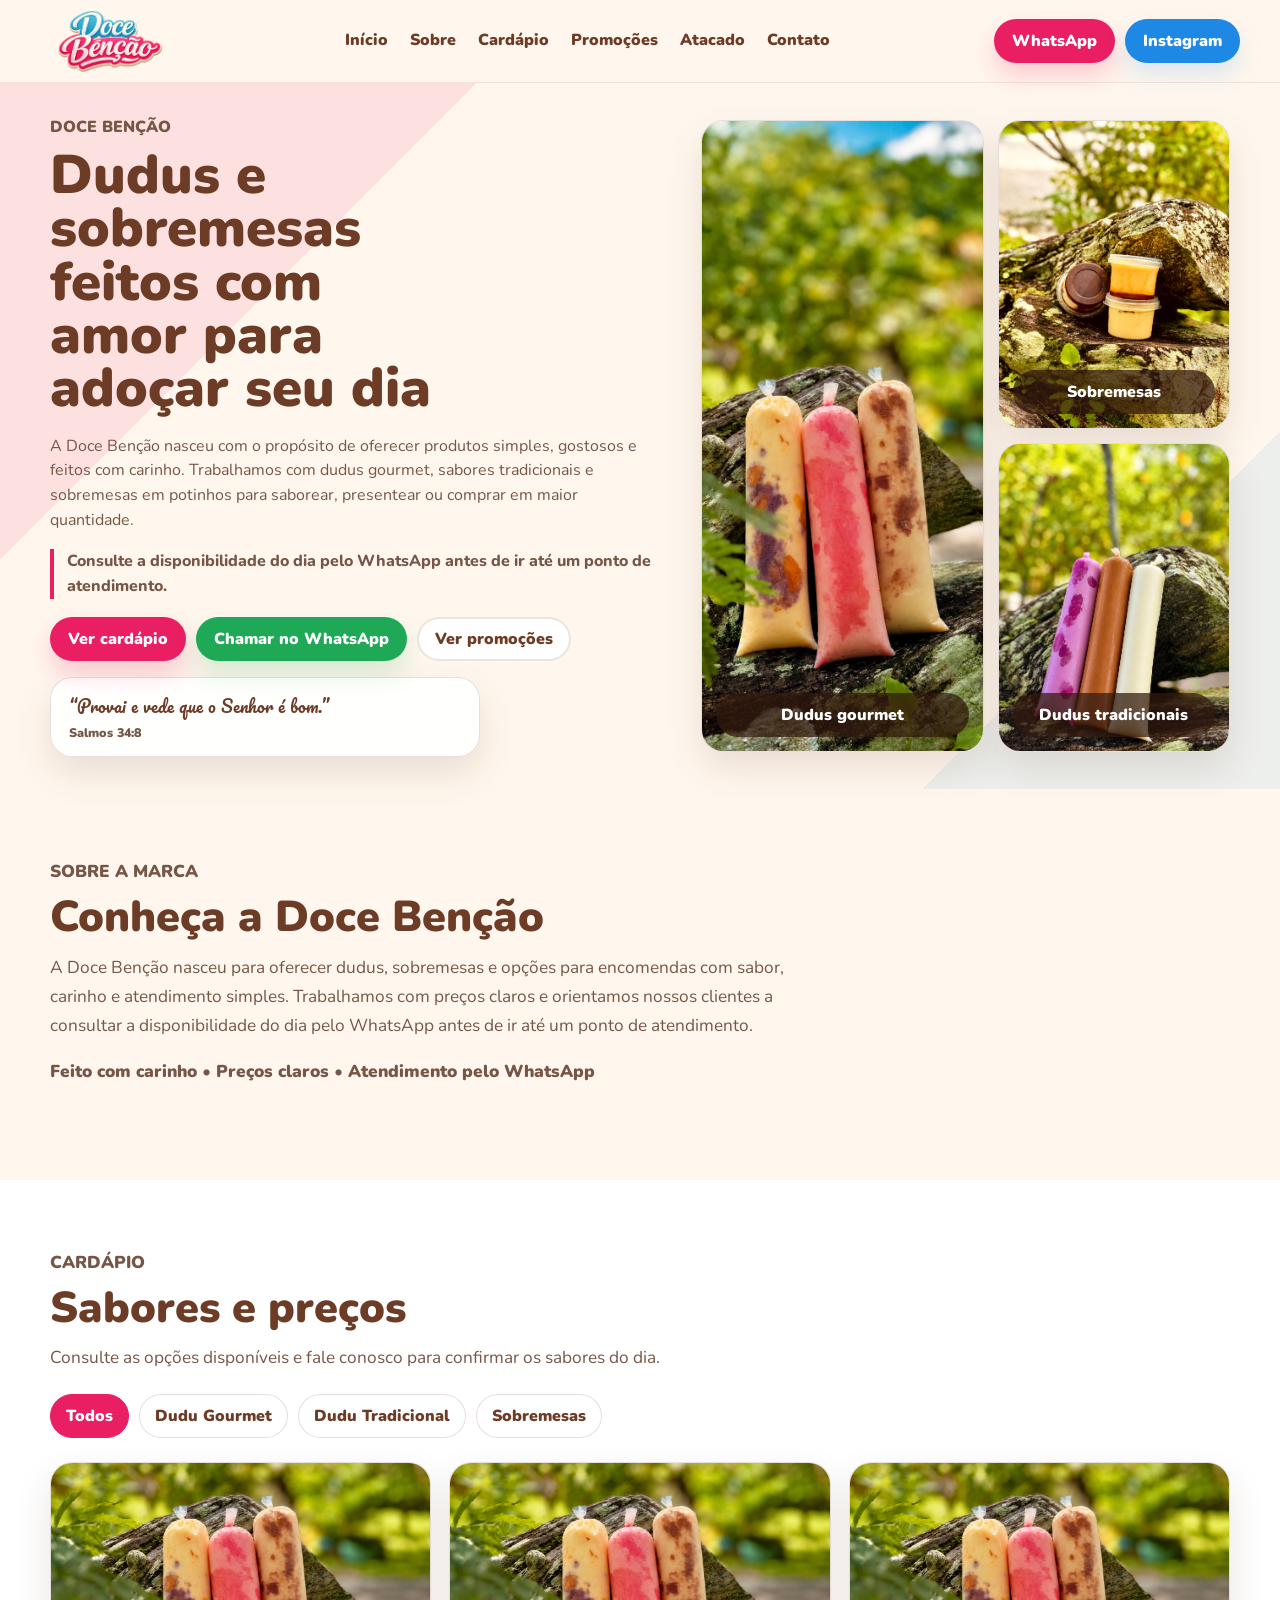
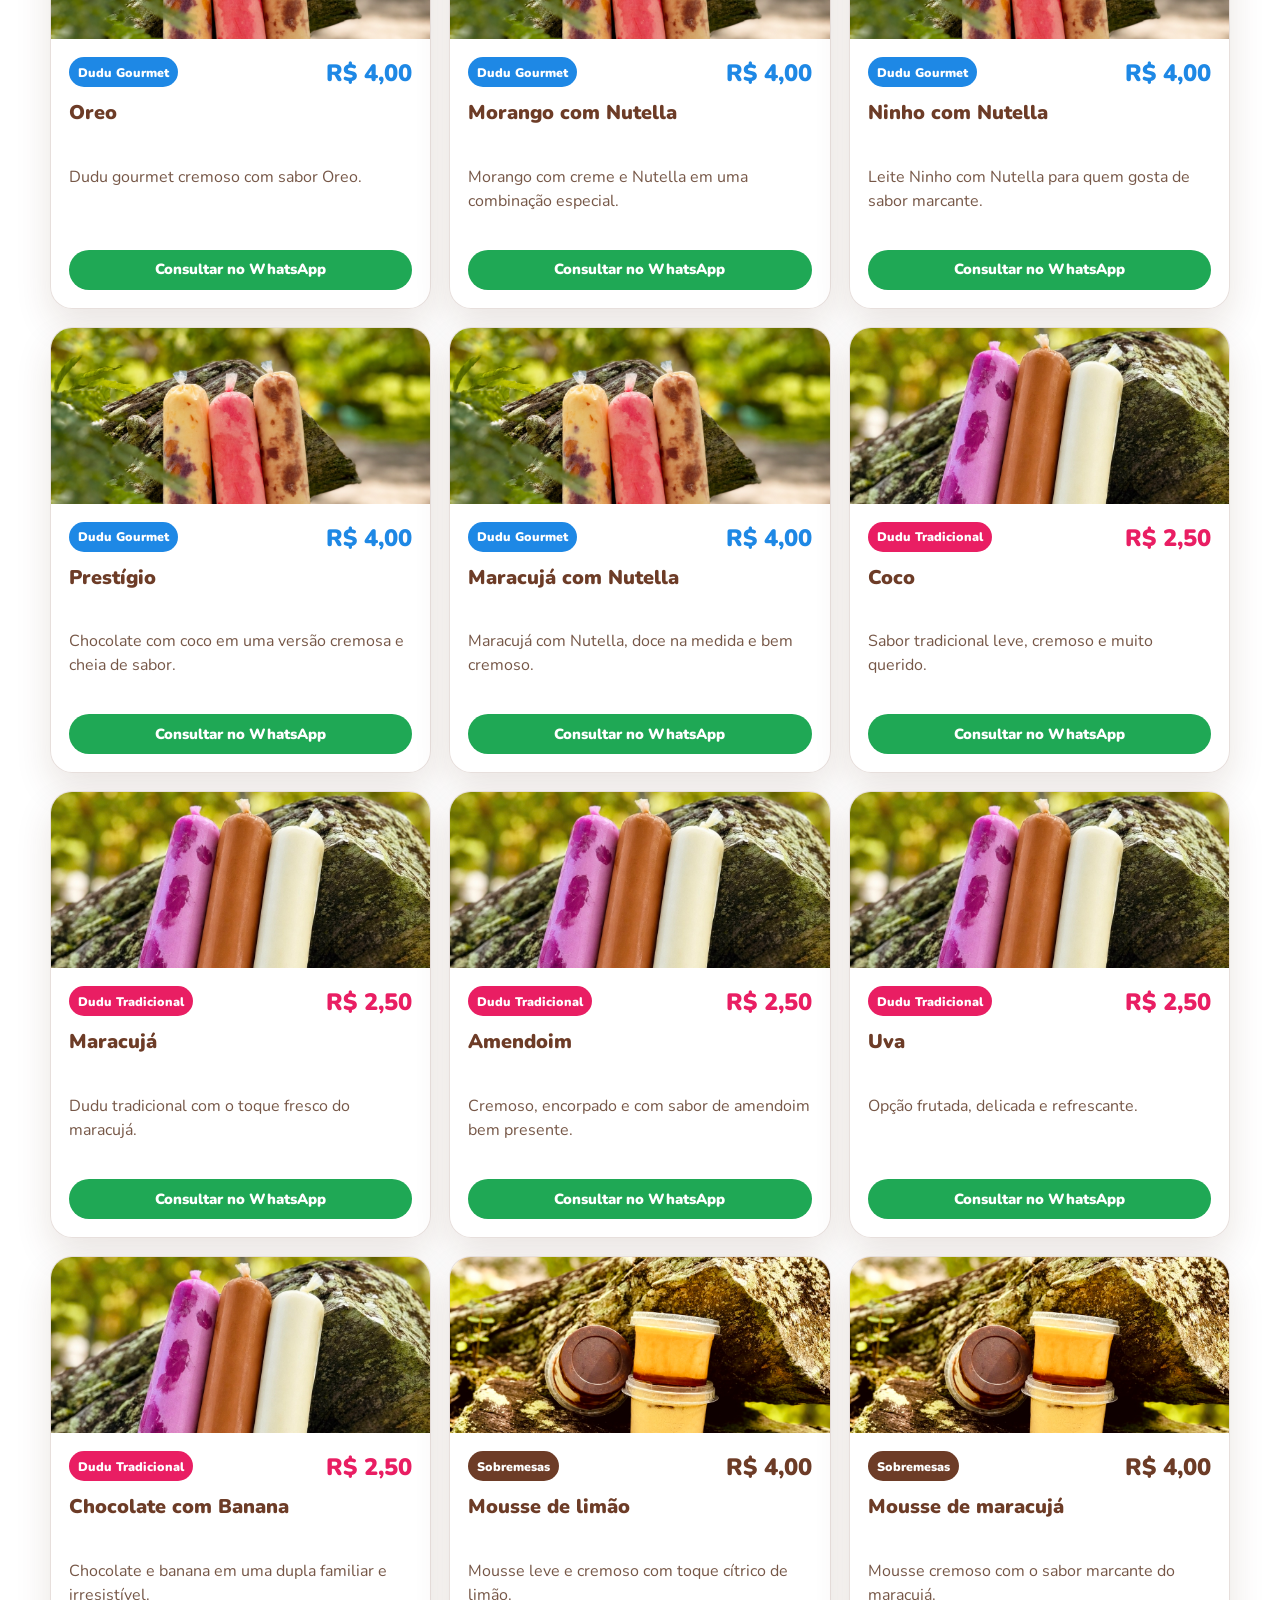
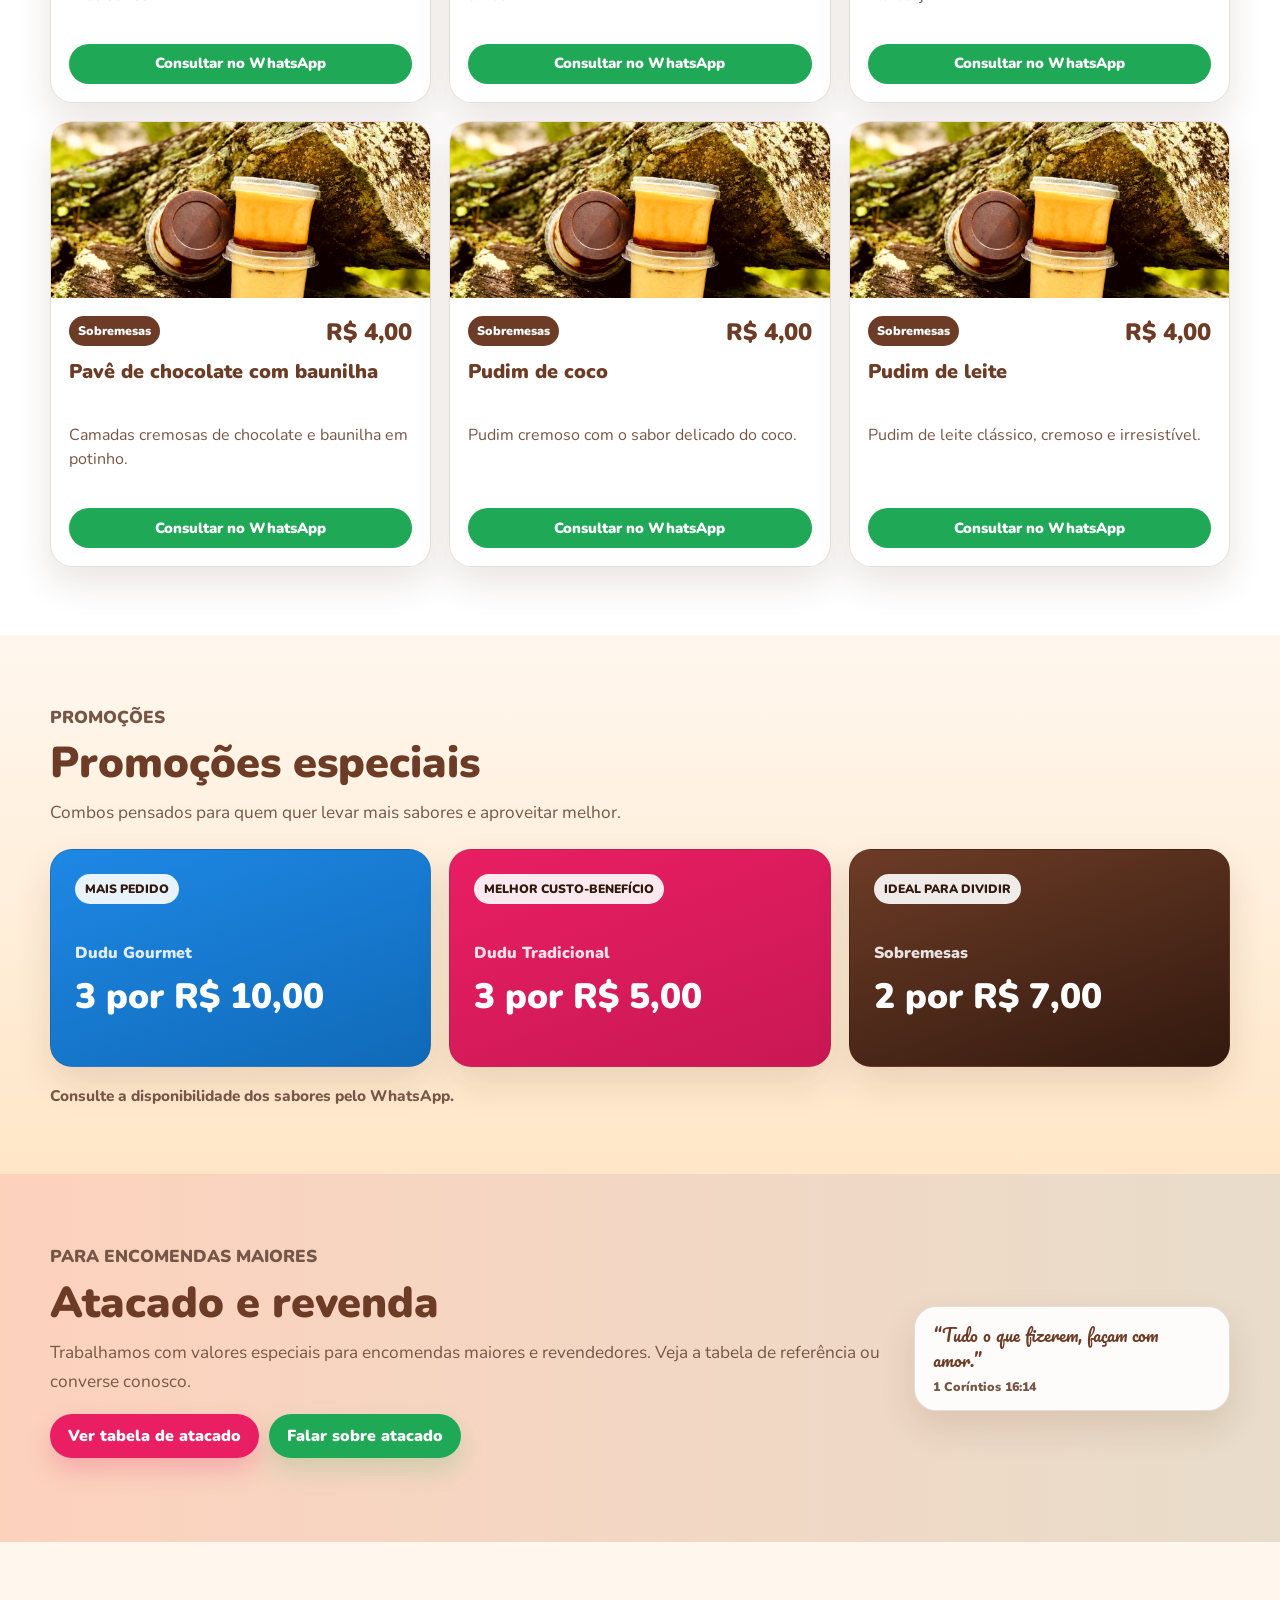
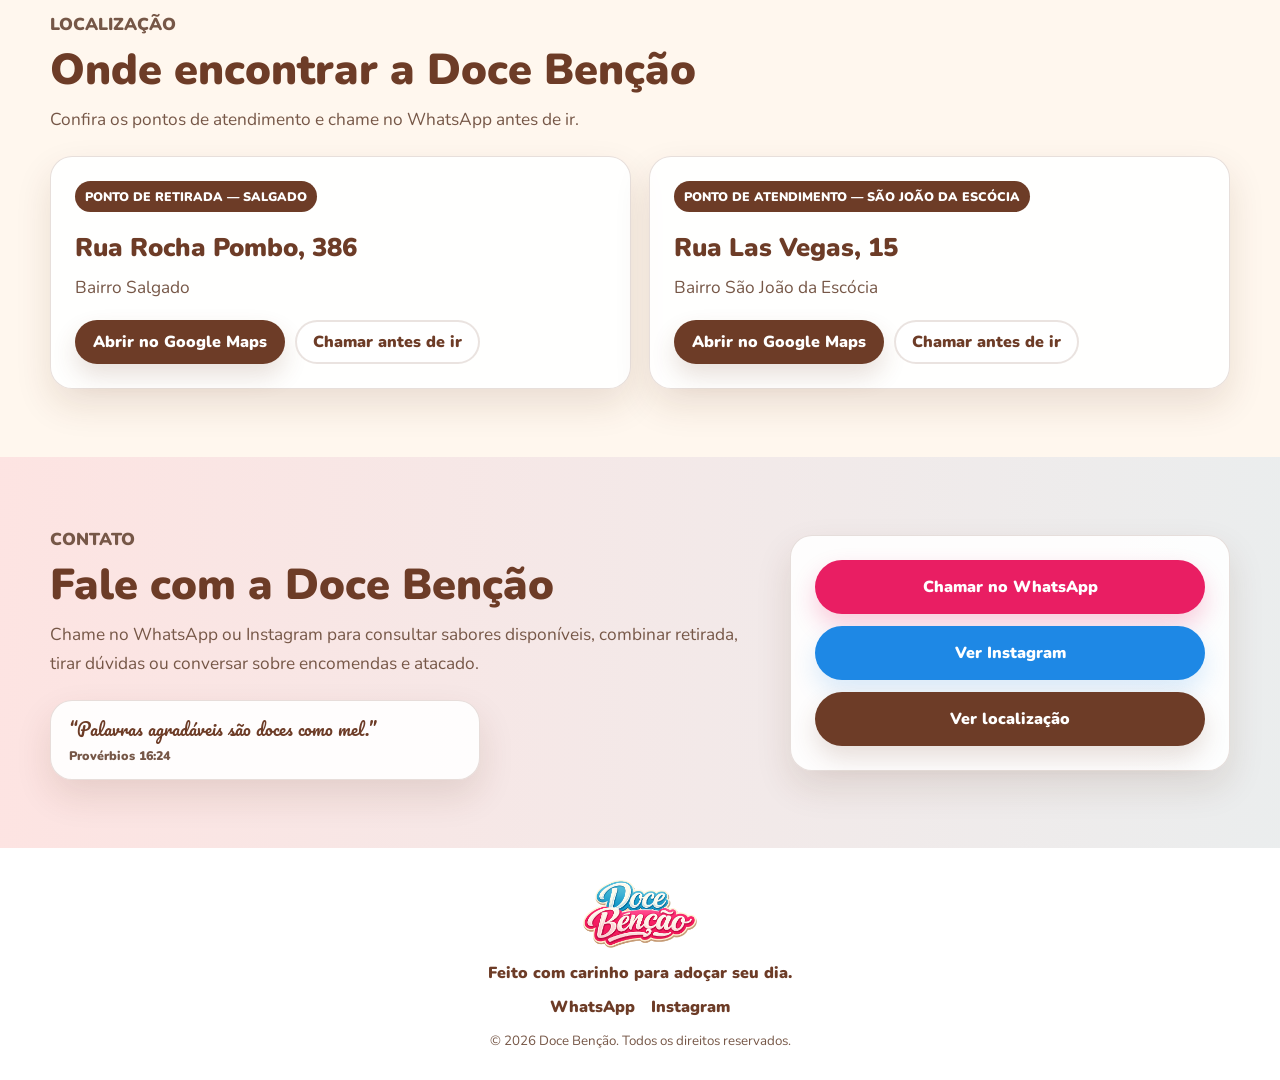
==== index.html @ 354166f1 "Add files via upload" ====
<!doctype html>
<html lang="pt-BR">
  <head>
    <meta charset="utf-8">
    <meta name="viewport" content="width=device-width, initial-scale=1">
    <title>Doce Benção | Dudus, Sobremesas e Atacado</title>
    <meta
      name="description"
      content="Conheça a Doce Benção: dudus gourmet, sabores tradicionais, sobremesas em potinhos, promoções e valores para atacado e revenda."
    >
    <meta property="og:title" content="Doce Benção | Dudus e Sobremesas">
    <meta
      property="og:description"
      content="Cardápio online da Doce Benção com sabores, preços, promoções, contato e valores para atacado."
    >
    <meta property="og:type" content="website">
    <meta property="og:image" content="assets/logo-doce-bencao-header.png">
    <meta name="theme-color" content="#e91e63">
    <link rel="icon" href="assets/logo-doce-bencao-header.png" type="image/png">
    <link rel="preconnect" href="https://fonts.googleapis.com">
    <link rel="preconnect" href="https://fonts.gstatic.com" crossorigin>
    <link
      href="https://fonts.googleapis.com/css2?family=Nunito:wght@400;600;700;800;900&family=Pacifico&display=swap"
      rel="stylesheet"
    >
    <link rel="stylesheet" href="css/styles.css">
  </head>
  <body>
    <header class="site-header">
      <div class="header-inner">
        <a class="brand" href="#inicio" aria-label="Doce Benção - início">
          <img src="assets/logo-doce-bencao-header.png" alt="Doce Benção">
        </a>
        <nav class="site-nav" aria-label="Navegação principal">
          <a href="#inicio">Início</a>
          <a href="#sobre">Sobre</a>
          <a href="#cardapio">Cardápio</a>
          <a href="#promocoes">Promoções</a>
          <a href="#atacado">Atacado</a>
          <a href="#contato">Contato</a>
        </nav>
        <div class="header-actions">
          <a class="mini-action whatsapp" href="#" data-contact-link="whatsapp">WhatsApp</a>
          <a class="mini-action instagram" href="#" data-contact-link="instagram">Instagram</a>
        </div>
        <button
          class="mobile-menu-toggle"
          type="button"
          aria-label="Abrir menu"
          aria-controls="mobileMenu"
          aria-expanded="false"
          data-mobile-menu-toggle
        >
          <span aria-hidden="true">⋯</span>
        </button>
        <nav class="mobile-menu" id="mobileMenu" aria-label="Menu mobile" hidden data-mobile-menu>
          <a href="#inicio">Início</a>
          <a href="#sobre">Sobre</a>
          <a href="#cardapio">Cardápio</a>
          <a href="#promocoes">Promoções</a>
          <a href="atacado.html">Atacado</a>
          <a href="#contato">Contato</a>
          <a href="#" data-contact-link="whatsapp">WhatsApp</a>
          <a href="#" data-contact-link="instagram">Instagram</a>
        </nav>
      </div>
    </header>

    <main>
      <section class="hero" id="inicio">
        <div class="section-inner hero-inner">
          <div class="hero-copy">
            <p class="eyebrow">Doce Benção</p>
            <h1>Dudus e sobremesas feitos com amor para adoçar seu dia</h1>
            <p>
              A Doce Benção nasceu com o propósito de oferecer produtos simples,
              gostosos e feitos com carinho. Trabalhamos com dudus gourmet,
              sabores tradicionais e sobremesas em potinhos para saborear,
              presentear ou comprar em maior quantidade.
            </p>
            <p class="availability-note">
              Consulte a disponibilidade do dia pelo WhatsApp antes de ir até um
              ponto de atendimento.
            </p>
            <div class="hero-actions" aria-label="Ações principais">
              <a class="button primary" href="#cardapio">Ver cardápio</a>
              <a class="button whatsapp" href="#" data-contact-link="whatsapp">Chamar no WhatsApp</a>
              <a class="button secondary" href="#promocoes">Ver promoções</a>
            </div>
            <blockquote class="faith-line">
              <p>“Provai e vede que o Senhor é bom.”</p>
              <cite>Salmos 34:8</cite>
            </blockquote>
          </div>

          <div class="hero-gallery" aria-label="Fotos reais dos produtos">
            <figure class="hero-photo featured">
              <img src="assets/produto-dudu-gourmet-real.png" alt="Dudus gourmet da Doce Benção">
              <figcaption>Dudus gourmet</figcaption>
            </figure>
            <figure class="hero-photo">
              <img src="assets/produto-sobremesas-reais.png" alt="Sobremesas em potinhos da Doce Benção">
              <figcaption>Sobremesas</figcaption>
            </figure>
            <figure class="hero-photo">
              <img src="assets/produto-dudu-tradicional-real.png" alt="Dudus tradicionais da Doce Benção">
              <figcaption>Dudus tradicionais</figcaption>
            </figure>
          </div>
        </div>
      </section>

      <section class="section about-section" id="sobre">
        <div class="section-inner">
          <div class="section-head">
            <p class="eyebrow">Sobre a marca</p>
            <h2>Conheça a Doce Benção</h2>
            <p>
              A Doce Benção nasceu para oferecer dudus, sobremesas e opções
              para encomendas com sabor, carinho e atendimento simples.
              Trabalhamos com preços claros e orientamos nossos clientes a
              consultar a disponibilidade do dia pelo WhatsApp antes de ir até
              um ponto de atendimento.
            </p>
            <p class="brand-values">Feito com carinho • Preços claros • Atendimento pelo WhatsApp</p>
          </div>
        </div>
      </section>

      <section class="section menu-section" id="cardapio">
        <div class="section-inner">
          <div class="section-head compact">
            <p class="eyebrow">Cardápio</p>
            <h2>Sabores e preços</h2>
            <p>Consulte as opções disponíveis e fale conosco para confirmar os sabores do dia.</p>
          </div>
          <div class="menu-tabs" role="tablist" aria-label="Filtrar cardápio por categoria">
            <button class="tab is-active" type="button" data-category="Todos">Todos</button>
            <button class="tab" type="button" data-category="Dudu Gourmet">Dudu Gourmet</button>
            <button class="tab" type="button" data-category="Dudu Tradicional">Dudu Tradicional</button>
            <button class="tab" type="button" data-category="Sobremesas">Sobremesas</button>
          </div>
          <div class="product-grid" id="productGrid" aria-live="polite"></div>
        </div>
      </section>

      <section class="section promo-section" id="promocoes">
        <div class="section-inner">
          <div class="section-head compact">
            <p class="eyebrow">Promoções</p>
            <h2>Promoções especiais</h2>
            <p>Combos pensados para quem quer levar mais sabores e aproveitar melhor.</p>
          </div>
          <div class="promo-grid" aria-label="Promoções disponíveis">
            <article class="promo-card blue">
              <span class="promo-badge">Mais pedido</span>
              <p>Dudu Gourmet</p>
              <h3>3 por R$ 10,00</h3>
            </article>
            <article class="promo-card pink">
              <span class="promo-badge">Melhor custo-benefício</span>
              <p>Dudu Tradicional</p>
              <h3>3 por R$ 5,00</h3>
            </article>
            <article class="promo-card brown">
              <span class="promo-badge">Ideal para dividir</span>
              <p>Sobremesas</p>
              <h3>2 por R$ 7,00</h3>
            </article>
          </div>
          <p class="section-note">Consulte a disponibilidade dos sabores pelo WhatsApp.</p>
        </div>
      </section>

      <section class="section wholesale-callout" id="atacado">
        <div class="section-inner wholesale-inner">
          <div>
            <p class="eyebrow">Para encomendas maiores</p>
            <h2>Atacado e revenda</h2>
            <p>
              Trabalhamos com valores especiais para encomendas maiores e
              revendedores. Veja a tabela de referência ou converse conosco.
            </p>
            <div class="hero-actions">
              <a class="button primary" href="atacado.html">Ver tabela de atacado</a>
              <a
                class="button whatsapp"
                href="#"
                data-whatsapp-message="Olá! Vim pelo site da Doce Benção e gostaria de consultar valores de atacado e revenda."
                data-contact-link="whatsapp"
              >
                Falar sobre atacado
              </a>
            </div>
          </div>
          <blockquote class="faith-line">
            <p>“Tudo o que fizerem, façam com amor.”</p>
            <cite>1 Coríntios 16:14</cite>
          </blockquote>
        </div>
      </section>

      <section class="section location-section" id="localizacao">
        <div class="section-inner">
          <div class="section-head compact">
            <p class="eyebrow">Localização</p>
            <h2>Onde encontrar a Doce Benção</h2>
            <p>Confira os pontos de atendimento e chame no WhatsApp antes de ir.</p>
          </div>
          <div class="location-grid">
            <article class="location-card">
              <span>Ponto de retirada — Salgado</span>
              <h3>Rua Rocha Pombo, 386</h3>
              <p>Bairro Salgado</p>
              <div class="location-buttons">
                <a class="button map" href="https://maps.app.goo.gl/GDzpngrHon9zdK116" target="_blank" rel="noopener">Abrir no Google Maps</a>
                <a class="button secondary" href="#" data-contact-link="whatsapp">Chamar antes de ir</a>
              </div>
            </article>
            <article class="location-card">
              <span>Ponto de atendimento — São João da Escócia</span>
              <h3>Rua Las Vegas, 15</h3>
              <p>Bairro São João da Escócia</p>
              <div class="location-buttons">
                <a class="button map" href="https://maps.app.goo.gl/7YLPYnbVzXdnDh7z8" target="_blank" rel="noopener">Abrir no Google Maps</a>
                <a class="button secondary" href="#" data-contact-link="whatsapp">Chamar antes de ir</a>
              </div>
            </article>
          </div>
        </div>
      </section>

      <section class="section contact-section" id="contato">
        <div class="section-inner contact-inner">
          <div class="contact-copy">
            <p class="eyebrow">Contato</p>
            <h2>Fale com a Doce Benção</h2>
            <p>
              Chame no WhatsApp ou Instagram para consultar sabores disponíveis,
              combinar retirada, tirar dúvidas ou conversar sobre encomendas e atacado.
            </p>
            <blockquote class="faith-line small">
              <p>“Palavras agradáveis são doces como mel.”</p>
              <cite>Provérbios 16:24</cite>
            </blockquote>
          </div>
          <div class="contact-panel">
            <a class="contact-button whatsapp" href="#" data-contact-link="whatsapp">Chamar no WhatsApp</a>
            <a class="contact-button instagram" href="#" data-contact-link="instagram">Ver Instagram</a>
            <a class="contact-button map" href="#localizacao">Ver localização</a>
          </div>
        </div>
      </section>
    </main>

    <footer class="site-footer">
      <img src="assets/logo-doce-bencao-header.png" alt="Doce Benção">
      <p>Feito com carinho para adoçar seu dia.</p>
      <div class="footer-links">
        <a href="#" data-contact-link="whatsapp">WhatsApp</a>
        <a href="#" data-contact-link="instagram">Instagram</a>
      </div>
      <small>© 2026 Doce Benção. Todos os direitos reservados.</small>
    </footer>

    <script src="js/app.js"></script>
  </body>
</html>
---- css/styles.css ----
:root {
  --pink: #e91e63;
  --pink-dark: #c91854;
  --blue: #1e88e5;
  --blue-dark: #106ab8;
  --brown: #6d3c27;
  --brown-dark: #32190e;
  --cream: #ffe6c7;
  --cream-soft: #fff7ee;
  --white: #ffffff;
  --ink: #2d170e;
  --muted: #765747;
  --line: rgba(109, 60, 39, 0.16);
  --shadow: 0 16px 36px rgba(79, 39, 18, 0.12);
  --radius: 22px;
  --script: "Pacifico", "Brush Script MT", cursive;
  --sans: "Nunito", "Segoe UI", system-ui, sans-serif;
}

* {
  box-sizing: border-box;
}

html,
body {
  width: 100%;
  overflow-x: hidden;
}

html {
  scroll-behavior: smooth;
}

body {
  min-width: 320px;
  margin: 0;
  color: var(--ink);
  font-family: var(--sans);
  background: var(--cream-soft);
}

img {
  display: block;
  max-width: 100%;
}

a {
  color: inherit;
  text-decoration: none;
}

button {
  font: inherit;
}

h1,
h2,
h3,
p {
  margin-top: 0;
  overflow-wrap: break-word;
}

h1 {
  max-width: 12ch;
  margin-bottom: 18px;
  color: var(--brown);
  font-size: 3.4rem;
  font-weight: 900;
  line-height: 0.98;
}

h2 {
  margin-bottom: 14px;
  color: var(--brown);
  font-size: 2.7rem;
  font-weight: 900;
  line-height: 1;
}

h3 {
  margin-bottom: 8px;
  color: var(--brown);
  font-size: 1.24rem;
  font-weight: 900;
}

.section {
  scroll-margin-top: 92px;
  padding: 68px 20px;
}

.section-inner {
  width: min(100%, 1180px);
  margin: 0 auto;
}

.section-head {
  max-width: 760px;
  margin-bottom: 26px;
}

.section-head p,
.hero-copy > p,
.wholesale-callout p,
.location-card p,
.contact-copy p,
.wholesale-hero p:not(.eyebrow),
.wholesale-contact p {
  color: var(--muted);
  font-size: 1.08rem;
  line-height: 1.68;
}

.compact {
  margin-bottom: 22px;
}

.eyebrow {
  margin: 0 0 9px;
  color: var(--pink);
  font-size: 0.8rem;
  font-weight: 900;
  letter-spacing: 0;
  text-transform: uppercase;
}

.site-header {
  position: sticky;
  top: 0;
  z-index: 30;
  border-bottom: 1px solid rgba(109, 60, 39, 0.1);
  background: rgba(255, 247, 238, 0.95);
  backdrop-filter: blur(16px);
}

.header-inner {
  position: relative;
  display: grid;
  width: min(100%, 1240px);
  min-height: 82px;
  margin: 0 auto;
  padding: 8px 20px;
  grid-template-columns: auto 1fr auto;
  gap: 24px;
  align-items: center;
}

.brand {
  display: block;
  width: 140px;
  height: 66px;
}

.brand img {
  width: 100%;
  height: 100%;
  object-fit: contain;
}

.site-nav {
  display: flex;
  min-width: 0;
  gap: 22px;
  align-items: center;
  justify-content: center;
  color: var(--brown);
  font-weight: 900;
  white-space: nowrap;
}

.site-nav a {
  padding: 8px 0;
  border-bottom: 3px solid transparent;
}

.site-nav a:hover,
.site-nav a:focus-visible {
  border-color: var(--pink);
}

.header-actions,
.hero-actions,
.location-buttons {
  display: flex;
  flex-wrap: wrap;
  gap: 10px;
  align-items: center;
}

.button,
.mini-action,
.contact-button,
.consult-link {
  display: inline-flex;
  min-height: 44px;
  align-items: center;
  justify-content: center;
  border: 0;
  border-radius: 999px;
  cursor: pointer;
  font-weight: 900;
  line-height: 1;
  text-align: center;
  transition: transform 160ms ease, box-shadow 160ms ease, background 160ms ease;
}

.button,
.mini-action,
.contact-button {
  padding: 13px 18px;
}

.button:hover,
.mini-action:hover,
.contact-button:hover,
.consult-link:hover {
  transform: translateY(-2px);
}

.primary,
.mini-action.whatsapp,
.contact-button.whatsapp {
  color: var(--white);
  background: var(--pink);
  box-shadow: 0 12px 24px rgba(233, 30, 99, 0.22);
}

.button.whatsapp {
  color: var(--white);
  background: #1fa855;
  box-shadow: 0 12px 24px rgba(31, 168, 85, 0.18);
}

.instagram,
.mini-action.instagram {
  color: var(--white);
  background: var(--blue);
  box-shadow: 0 12px 24px rgba(30, 136, 229, 0.16);
}

.secondary {
  color: var(--brown);
  background: var(--white);
  box-shadow: inset 0 0 0 2px rgba(109, 60, 39, 0.14);
}

.button.map,
.contact-button.map {
  color: var(--white);
  background: var(--brown);
  box-shadow: 0 12px 24px rgba(109, 60, 39, 0.16);
}

.mobile-menu-toggle,
.mobile-menu {
  display: none;
}

.mobile-menu[hidden] {
  display: none;
}

.hero {
  padding: 32px 20px;
  background:
    linear-gradient(135deg, rgba(233, 30, 99, 0.1) 0 24%, transparent 24% 100%),
    linear-gradient(315deg, rgba(30, 136, 229, 0.08) 0 18%, transparent 18% 100%),
    var(--cream-soft);
}

.hero-inner,
.wholesale-hero-inner {
  display: grid;
  grid-template-columns: minmax(0, 0.96fr) minmax(420px, 0.84fr);
  gap: 46px;
  align-items: center;
}

.hero-copy {
  max-width: 700px;
}

.hero-copy > p {
  font-size: 1rem;
  line-height: 1.56;
}

.availability-note {
  padding-left: 13px;
  border-left: 4px solid var(--pink);
  font-weight: 800;
}

.hero-actions {
  margin: 18px 0 16px;
}

.hero-gallery {
  display: grid;
  grid-template-columns: 1fr 0.82fr;
  grid-template-rows: 1fr 1fr;
  gap: 14px;
}

.hero-photo,
.product-card,
.promo-card,
.location-card,
.contact-panel,
.wholesale-card,
.faith-line {
  border: 1px solid var(--line);
  border-radius: var(--radius);
  background: rgba(255, 255, 255, 0.9);
  box-shadow: var(--shadow);
}

.hero-photo {
  position: relative;
  min-height: 180px;
  margin: 0;
  overflow: hidden;
}

.hero-photo.featured {
  min-height: 400px;
  grid-row: 1 / 3;
}

.hero-photo img {
  width: 100%;
  height: 100%;
  object-fit: cover;
}

.hero-photo figcaption {
  position: absolute;
  right: 14px;
  bottom: 14px;
  left: 14px;
  padding: 11px 13px;
  border-radius: 999px;
  color: var(--white);
  background: rgba(50, 25, 14, 0.72);
  font-weight: 900;
  text-align: center;
}

.faith-line {
  max-width: 430px;
  margin: 0;
  padding: 15px 18px;
}

.faith-line p {
  margin: 0;
  color: var(--brown);
  font-family: var(--script);
  font-size: 1.08rem;
  line-height: 1.45;
}

.faith-line cite {
  display: block;
  margin-top: 6px;
  color: var(--muted);
  font-size: 0.78rem;
  font-style: normal;
  font-weight: 900;
}

.faith-line.small {
  margin-top: 22px;
}

.about-section,
.location-section {
  background: var(--cream-soft);
}

.brand-values {
  margin-bottom: 0;
  color: var(--muted);
  font-size: 0.96rem;
  font-weight: 900;
  line-height: 1.5;
}

.menu-section,
.wholesale-section {
  background: var(--white);
}

.menu-tabs {
  display: flex;
  flex-wrap: wrap;
  gap: 10px;
  margin-bottom: 24px;
}

.tab {
  min-height: 42px;
  padding: 10px 15px;
  border: 1px solid var(--line);
  border-radius: 999px;
  color: var(--brown);
  background: var(--white);
  cursor: pointer;
  font-weight: 900;
}

.tab.is-active,
.tab:hover,
.tab:focus-visible {
  color: var(--white);
  border-color: var(--pink);
  background: var(--pink);
}

.product-grid,
.promo-grid,
.location-grid,
.wholesale-grid {
  display: grid;
  gap: 18px;
}

.product-grid {
  grid-template-columns: repeat(3, minmax(0, 1fr));
}

.product-card {
  overflow: hidden;
}

.product-card > img {
  width: 100%;
  height: 176px;
  object-fit: cover;
}

.product-body {
  display: grid;
  gap: 10px;
  padding: 18px;
}

.product-topline {
  display: flex;
  gap: 12px;
  align-items: flex-start;
  justify-content: space-between;
}

.product-category {
  display: inline-flex;
  min-height: 30px;
  align-items: center;
  padding: 6px 9px;
  border-radius: 999px;
  color: var(--white);
  background: var(--pink);
  font-size: 0.78rem;
  font-weight: 900;
}

.product-card.blue .product-category {
  background: var(--blue);
}

.product-card.brown .product-category {
  background: var(--brown);
}

.product-topline strong {
  flex: 0 0 auto;
  color: var(--pink);
  font-size: 1.48rem;
  font-weight: 900;
}

.product-card.blue .product-topline strong {
  color: var(--blue);
}

.product-card.brown .product-topline strong {
  color: var(--brown);
}

.product-card h3 {
  min-height: 2.4em;
}

.product-card p {
  min-height: 4.5em;
  margin-bottom: 3px;
  color: var(--muted);
  line-height: 1.5;
}

.consult-link {
  min-height: 40px;
  padding: 11px 14px;
  color: var(--white);
  background: #1fa855;
  font-size: 0.92rem;
}

.promo-section {
  background: linear-gradient(180deg, var(--cream-soft), var(--cream));
}

.promo-grid {
  grid-template-columns: repeat(3, minmax(0, 1fr));
}

.promo-card {
  min-height: 218px;
  padding: 24px;
  color: var(--white);
}

.promo-card.blue {
  background: linear-gradient(160deg, var(--blue), var(--blue-dark));
}

.promo-card.pink {
  background: linear-gradient(160deg, var(--pink), var(--pink-dark));
}

.promo-card.brown {
  background: linear-gradient(160deg, var(--brown), var(--brown-dark));
}

.promo-badge {
  display: inline-flex;
  margin-bottom: 38px;
  padding: 7px 10px;
  border-radius: 999px;
  color: var(--brown-dark);
  background: rgba(255, 255, 255, 0.9);
  font-size: 0.76rem;
  font-weight: 900;
  text-transform: uppercase;
}

.promo-card p {
  margin-bottom: 8px;
  color: rgba(255, 255, 255, 0.86);
  font-weight: 900;
}

.promo-card h3 {
  color: var(--white);
  font-size: 2.2rem;
}

.section-note {
  margin: 18px 0 0;
  color: var(--muted);
  font-size: 0.96rem;
  font-weight: 800;
}

.wholesale-callout {
  background:
    linear-gradient(90deg, rgba(233, 30, 99, 0.1), rgba(30, 136, 229, 0.1)),
    var(--cream);
}

.wholesale-inner {
  display: grid;
  grid-template-columns: minmax(0, 1fr) minmax(250px, 0.38fr);
  gap: 34px;
  align-items: center;
}

.location-grid {
  grid-template-columns: repeat(2, minmax(0, 1fr));
}

.location-card {
  padding: 24px;
}

.location-card span {
  display: inline-flex;
  margin-bottom: 18px;
  padding: 7px 10px;
  border-radius: 999px;
  color: var(--white);
  background: var(--brown);
  font-size: 0.78rem;
  font-weight: 900;
  text-transform: uppercase;
}

.location-card h3 {
  font-size: 1.6rem;
}

.location-buttons {
  margin-top: 18px;
}

.contact-section {
  background:
    linear-gradient(90deg, rgba(233, 30, 99, 0.09), rgba(30, 136, 229, 0.09)),
    var(--cream-soft);
}

.contact-inner {
  display: grid;
  grid-template-columns: minmax(0, 0.9fr) minmax(320px, 0.56fr);
  gap: 34px;
  align-items: center;
}

.contact-panel {
  display: grid;
  gap: 12px;
  padding: 24px;
}

.contact-button {
  min-height: 54px;
  color: var(--white);
}

.site-footer {
  display: grid;
  gap: 12px;
  justify-items: center;
  padding: 30px 18px;
  color: var(--brown);
  background: var(--white);
  text-align: center;
}

.site-footer img {
  width: 150px;
  height: 72px;
  object-fit: contain;
}

.site-footer p {
  margin: 0;
  font-weight: 900;
}

.footer-links {
  display: flex;
  gap: 16px;
  color: var(--brown);
  font-weight: 900;
}

.footer-links a {
  border-bottom: 2px solid transparent;
}

.footer-links a:hover,
.footer-links a:focus-visible {
  border-color: var(--pink);
}

.site-footer small {
  color: var(--muted);
}

.wholesale-hero {
  padding: 64px 20px;
  background:
    linear-gradient(135deg, rgba(233, 30, 99, 0.1), transparent 42%),
    linear-gradient(315deg, rgba(30, 136, 229, 0.1), transparent 44%),
    var(--cream-soft);
}

.wholesale-hero h1 {
  max-width: 10ch;
}

.wholesale-photo {
  min-height: 380px;
}

.wholesale-grid {
  grid-template-columns: repeat(3, minmax(0, 1fr));
}

.wholesale-card {
  min-height: 430px;
  padding: 24px;
  color: var(--white);
}

.wholesale-card.blue {
  background: linear-gradient(160deg, var(--blue), var(--blue-dark));
}

.wholesale-card.pink {
  background: linear-gradient(160deg, var(--pink), var(--pink-dark));
}

.wholesale-card.brown {
  background: linear-gradient(160deg, var(--brown), var(--brown-dark));
}

.wholesale-card span {
  display: inline-flex;
  margin-bottom: 22px;
  padding: 7px 10px;
  border-radius: 999px;
  color: var(--brown-dark);
  background: rgba(255, 255, 255, 0.9);
  font-size: 0.8rem;
  font-weight: 900;
  text-transform: uppercase;
}

.wholesale-card strong {
  display: block;
  margin-bottom: 26px;
  color: var(--white);
  font-size: 3rem;
  font-weight: 900;
  line-height: 1;
}

.wholesale-card ul {
  display: grid;
  gap: 10px;
  margin: 0;
  padding: 0;
  list-style: none;
}

.wholesale-card li {
  padding: 10px 12px;
  border: 1px solid rgba(255, 255, 255, 0.24);
  border-radius: 14px;
  background: rgba(255, 255, 255, 0.13);
  font-weight: 900;
}

.wholesale-contact {
  display: flex;
  gap: 24px;
  align-items: center;
  justify-content: space-between;
  margin-top: 26px;
  padding: 22px;
  border: 1px solid var(--line);
  border-radius: var(--radius);
  background: var(--cream-soft);
}

.wholesale-contact h2 {
  margin-bottom: 8px;
  font-size: 1.8rem;
}

.wholesale-contact p:last-child {
  margin-bottom: 0;
}

@media (max-width: 1080px) {
  .site-nav {
    gap: 16px;
    font-size: 0.94rem;
  }

  .header-inner {
    gap: 18px;
  }

  .hero-inner,
  .wholesale-hero-inner,
  .wholesale-inner,
  .contact-inner {
    grid-template-columns: 1fr;
  }

  .hero-gallery {
    width: min(100%, 760px);
  }

  .product-grid,
  .wholesale-grid {
    grid-template-columns: repeat(2, minmax(0, 1fr));
  }
}

@media (max-width: 760px) {
  h1 {
    max-width: 12ch;
    font-size: 2.54rem;
  }

  h2 {
    font-size: 2rem;
  }

  .section {
    padding: 48px 18px;
  }

  .header-inner {
    min-height: 72px;
    padding: 6px 18px;
    grid-template-columns: auto auto;
    justify-content: space-between;
  }

  .brand {
    width: 124px;
    height: 58px;
  }

  .site-nav,
  .header-actions {
    display: none;
  }

  .mobile-menu-toggle {
    display: inline-flex;
    width: 48px;
    height: 44px;
    align-items: center;
    justify-content: center;
    border: 1px solid var(--line);
    border-radius: 14px;
    color: var(--brown);
    background: var(--white);
    cursor: pointer;
    font-size: 2rem;
    font-weight: 900;
    line-height: 1;
  }

  .mobile-menu {
    position: absolute;
    top: calc(100% + 8px);
    right: 18px;
    display: grid;
    width: min(280px, calc(100vw - 36px));
    padding: 8px;
    border: 1px solid var(--line);
    border-radius: 18px;
    background: var(--white);
    box-shadow: var(--shadow);
  }

  .mobile-menu a {
    padding: 11px 12px;
    border-radius: 12px;
    color: var(--brown);
    font-weight: 900;
  }

  .mobile-menu a:hover,
  .mobile-menu a:focus-visible {
    color: var(--white);
    background: var(--pink);
  }

  .hero,
  .wholesale-hero {
    padding: 42px 18px;
  }

  .hero-copy > p,
  .wholesale-hero p:not(.eyebrow) {
    font-size: 1rem;
    line-height: 1.58;
  }

  .hero-gallery {
    grid-template-columns: 1fr 1fr;
    grid-template-rows: 280px 170px;
    gap: 10px;
  }

  .hero-photo,
  .hero-photo.featured {
    min-height: 0;
  }

  .hero-photo.featured {
    grid-row: 1 / 2;
    grid-column: 1 / 3;
  }

  .hero-photo figcaption {
    right: 8px;
    bottom: 8px;
    left: 8px;
    padding: 9px 10px;
    font-size: 0.86rem;
  }

  .hero-actions,
  .location-buttons {
    flex-direction: column;
  }

  .button,
  .contact-button,
  .consult-link {
    width: 100%;
  }

  .product-grid,
  .promo-grid,
  .location-grid,
  .wholesale-grid {
    grid-template-columns: 1fr;
  }

  .menu-tabs {
    display: grid;
    grid-template-columns: repeat(2, minmax(0, 1fr));
  }

  .tab {
    padding: 9px 10px;
    font-size: 0.88rem;
  }

  .product-card {
    display: grid;
    min-height: 190px;
    grid-template-columns: 112px minmax(0, 1fr);
  }

  .product-card > img {
    height: 100%;
  }

  .product-body {
    gap: 8px;
    padding: 14px;
  }

  .product-topline {
    flex-direction: column;
    gap: 7px;
  }

  .product-topline strong {
    font-size: 1.36rem;
  }

  .product-card h3,
  .product-card p {
    min-height: 0;
  }

  .product-card h3 {
    margin-bottom: 4px;
    font-size: 1.04rem;
  }

  .product-card p {
    font-size: 0.88rem;
    line-height: 1.42;
  }

  .consult-link {
    min-height: 38px;
    padding: 9px 10px;
    font-size: 0.84rem;
  }

  .promo-card,
  .location-card,
  .wholesale-card {
    min-height: auto;
  }

  .wholesale-contact {
    align-items: stretch;
    flex-direction: column;
  }

  .wholesale-contact .button {
    width: 100%;
  }
}

@media (max-width: 360px) {
  .product-card {
    grid-template-columns: 1fr;
  }

  .product-card > img {
    height: 170px;
  }
}
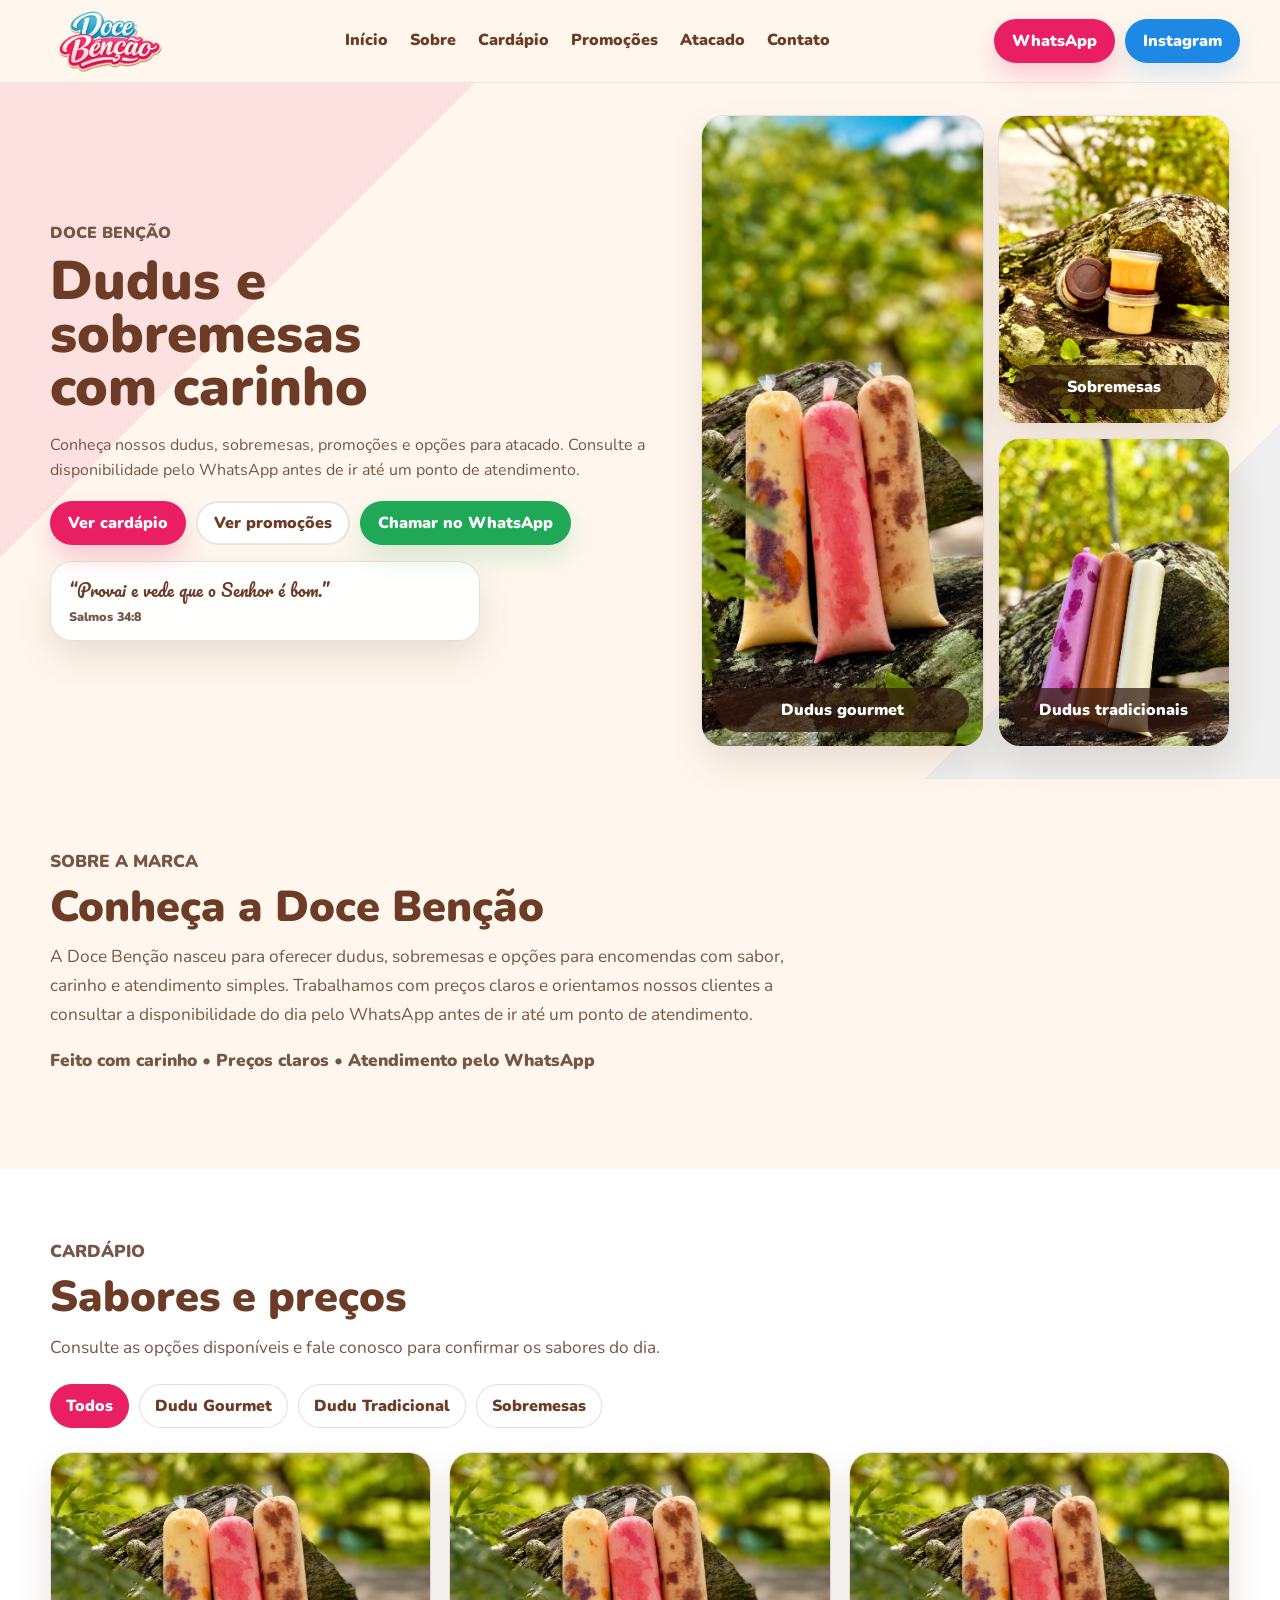
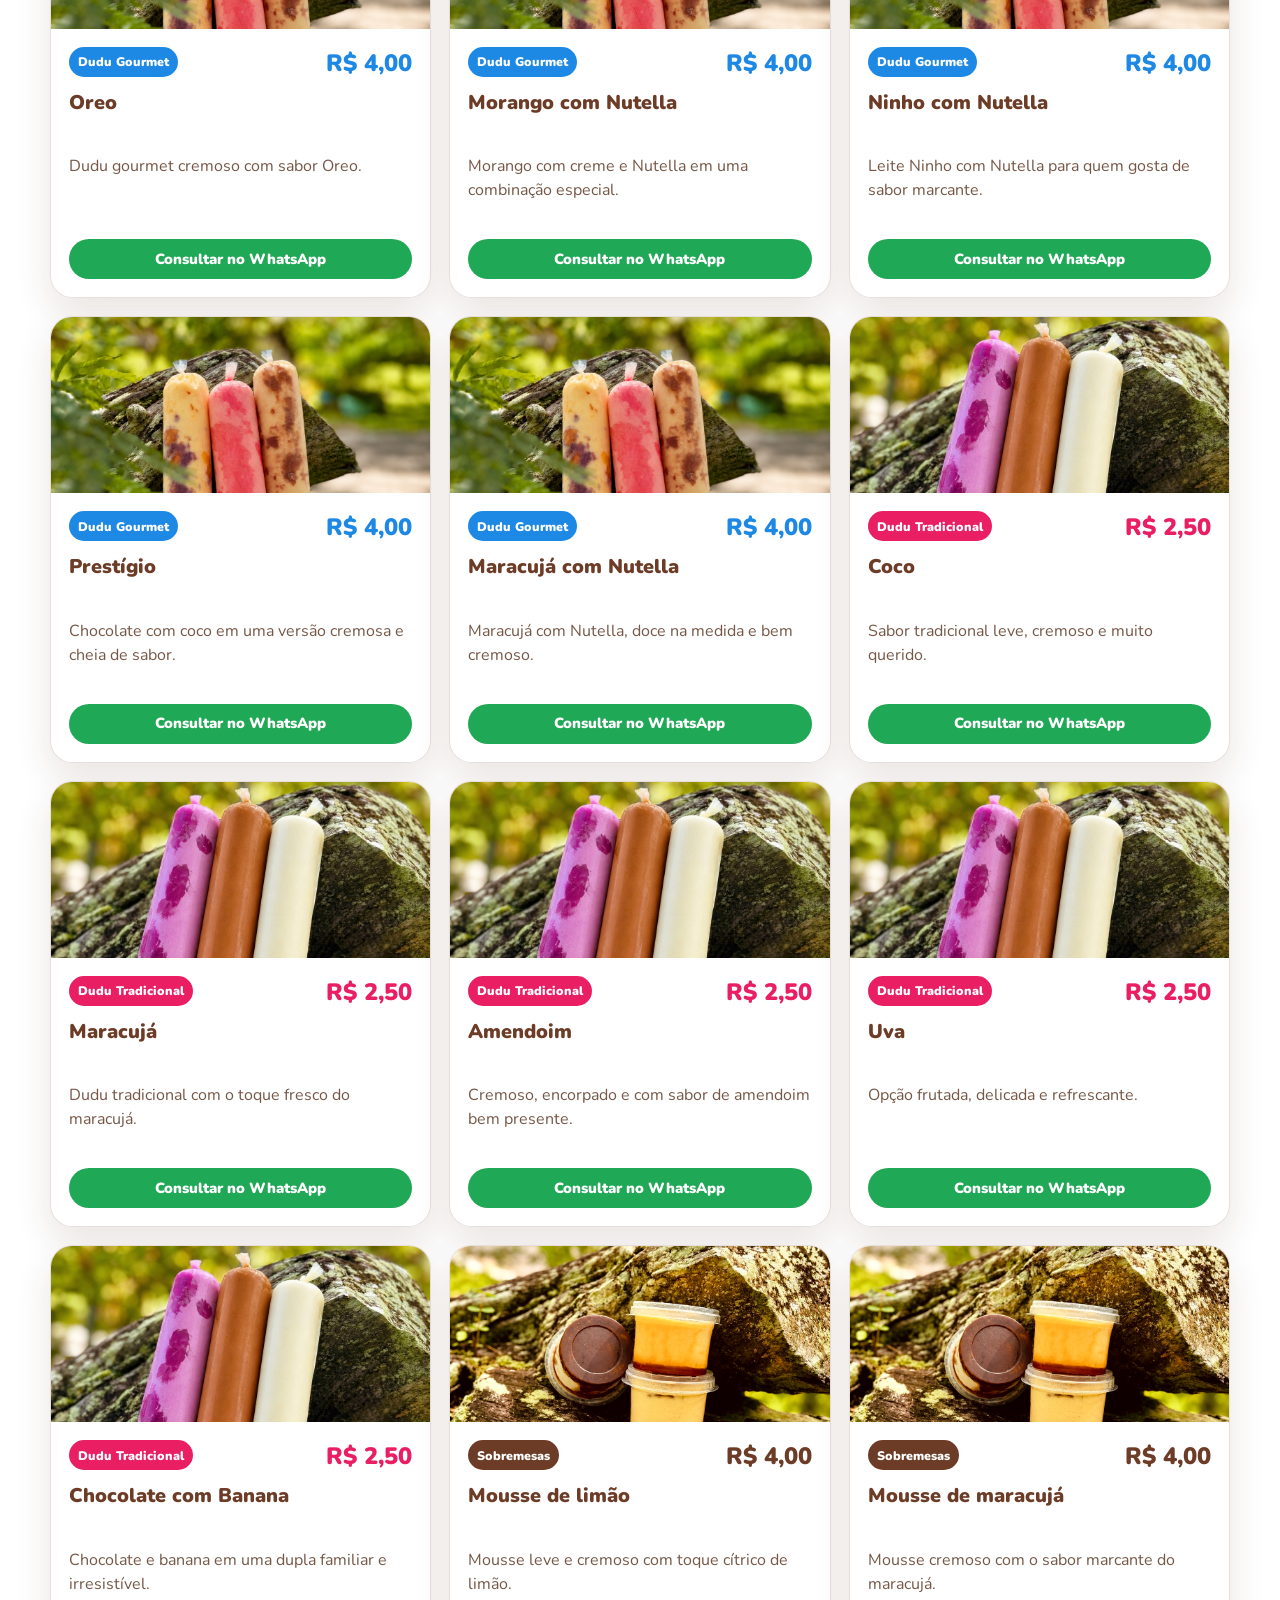
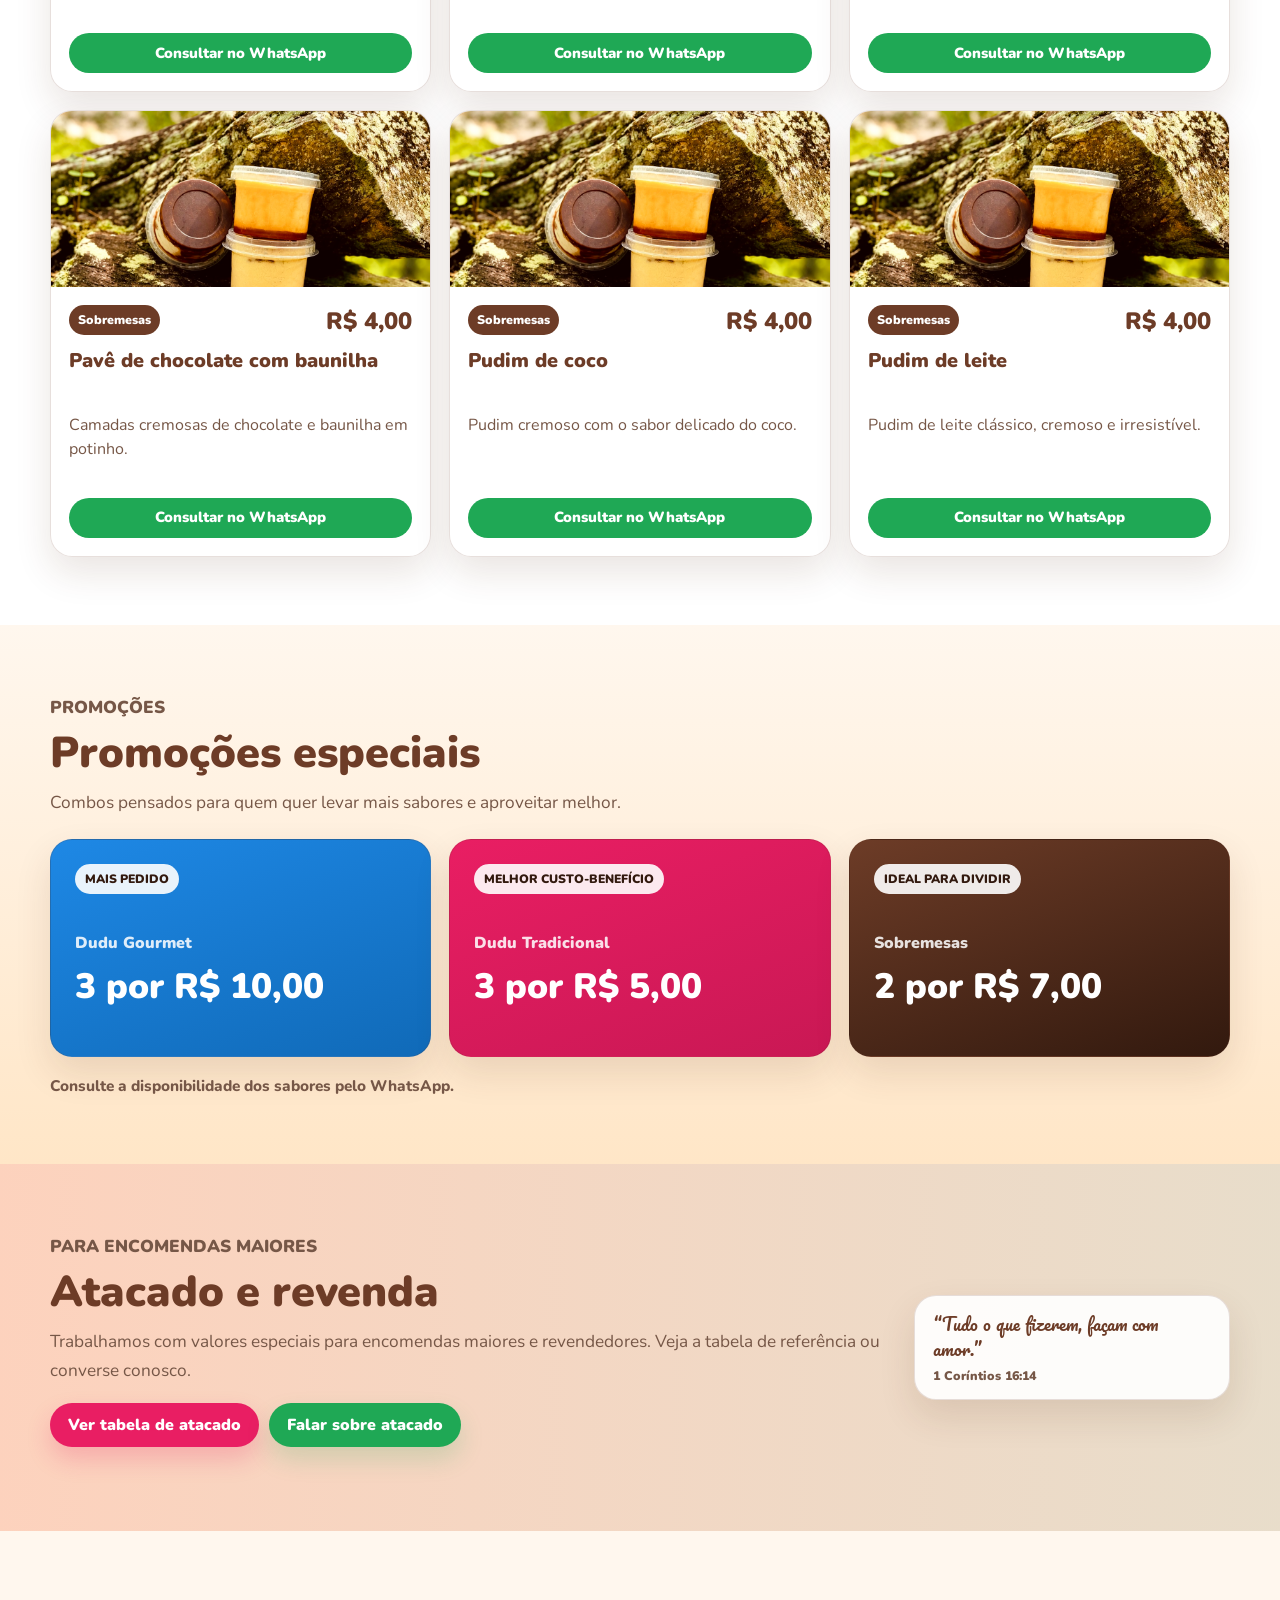
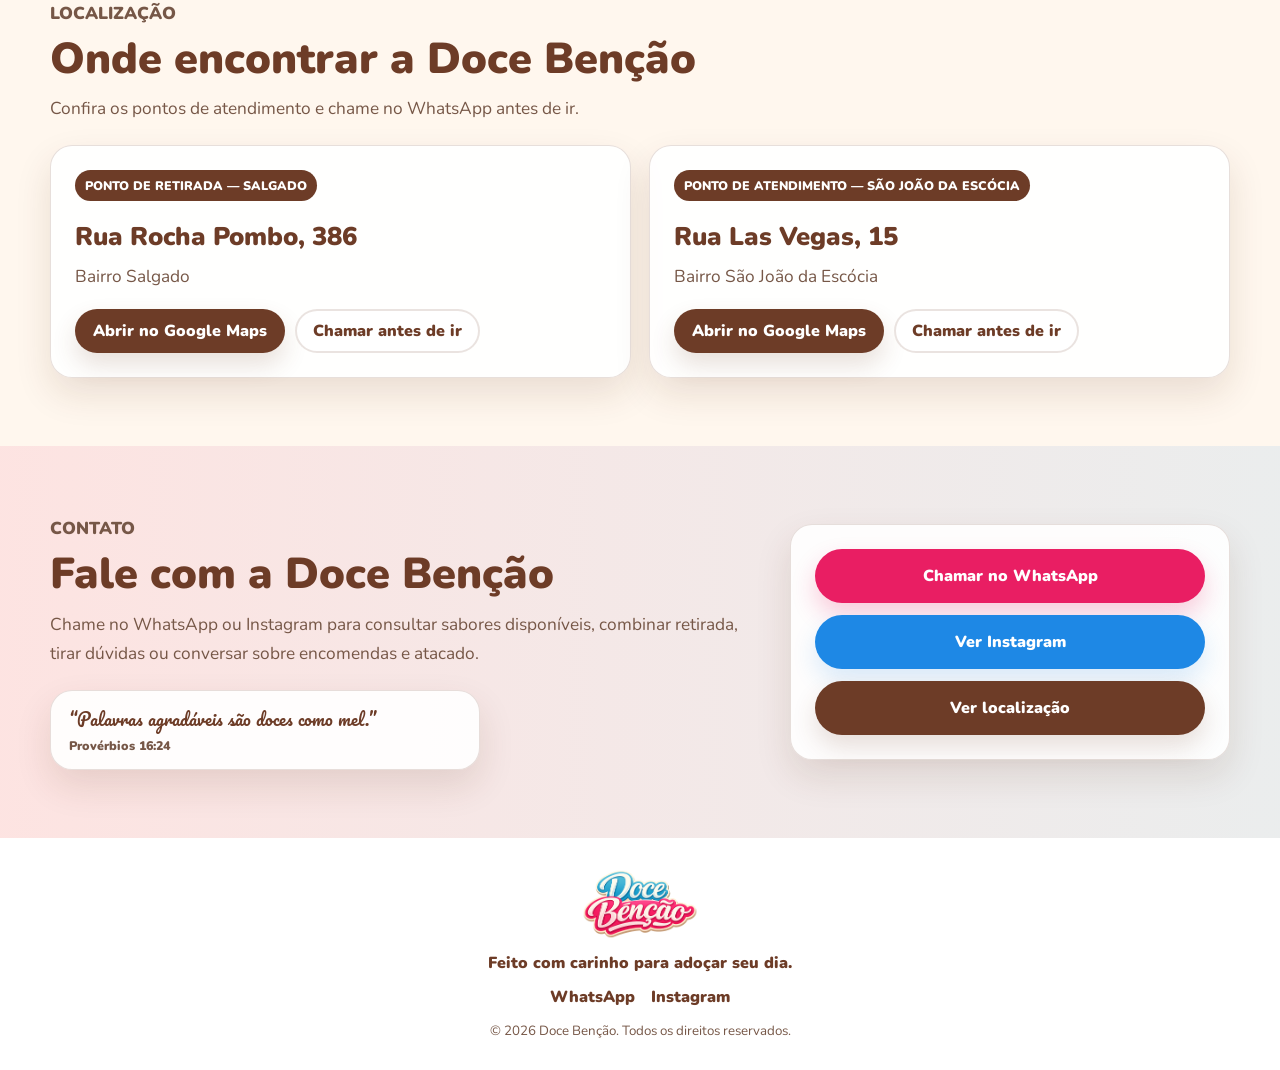
==== commit f8503da6: "Add files via upload" ====
--- a/index.html
+++ b/index.html
@@ -14,9 +14,9 @@
       content="Cardápio online da Doce Benção com sabores, preços, promoções, contato e valores para atacado."
     >
     <meta property="og:type" content="website">
-    <meta property="og:image" content="assets/logo-doce-bencao-header.png">
+    <meta property="og:image" content="assets/logos/logo-doce-bencao.png">
     <meta name="theme-color" content="#e91e63">
-    <link rel="icon" href="assets/logo-doce-bencao-header.png" type="image/png">
+    <link rel="icon" href="assets/logos/logo-doce-bencao.png" type="image/png">
     <link rel="preconnect" href="https://fonts.googleapis.com">
     <link rel="preconnect" href="https://fonts.gstatic.com" crossorigin>
     <link
@@ -29,7 +29,7 @@
     <header class="site-header">
       <div class="header-inner">
         <a class="brand" href="#inicio" aria-label="Doce Benção - início">
-          <img src="assets/logo-doce-bencao-header.png" alt="Doce Benção">
+          <img src="assets/logos/logo-doce-bencao.png" alt="Doce Benção">
         </a>
         <nav class="site-nav" aria-label="Navegação principal">
           <a href="#inicio">Início</a>
@@ -71,21 +71,16 @@
         <div class="section-inner hero-inner">
           <div class="hero-copy">
             <p class="eyebrow">Doce Benção</p>
-            <h1>Dudus e sobremesas feitos com amor para adoçar seu dia</h1>
-            <p>
-              A Doce Benção nasceu com o propósito de oferecer produtos simples,
-              gostosos e feitos com carinho. Trabalhamos com dudus gourmet,
-              sabores tradicionais e sobremesas em potinhos para saborear,
-              presentear ou comprar em maior quantidade.
-            </p>
-            <p class="availability-note">
-              Consulte a disponibilidade do dia pelo WhatsApp antes de ir até um
-              ponto de atendimento.
+            <h1>Dudus e sobremesas com carinho</h1>
+            <p>
+              Conheça nossos dudus, sobremesas, promoções e opções para atacado.
+              Consulte a disponibilidade pelo WhatsApp antes de ir até um ponto
+              de atendimento.
             </p>
             <div class="hero-actions" aria-label="Ações principais">
               <a class="button primary" href="#cardapio">Ver cardápio</a>
+              <a class="button secondary" href="#promocoes">Ver promoções</a>
               <a class="button whatsapp" href="#" data-contact-link="whatsapp">Chamar no WhatsApp</a>
-              <a class="button secondary" href="#promocoes">Ver promoções</a>
             </div>
             <blockquote class="faith-line">
               <p>“Provai e vede que o Senhor é bom.”</p>
@@ -95,15 +90,15 @@
 
           <div class="hero-gallery" aria-label="Fotos reais dos produtos">
             <figure class="hero-photo featured">
-              <img src="assets/produto-dudu-gourmet-real.png" alt="Dudus gourmet da Doce Benção">
+              <img src="assets/produtos/produto-dudu-gourmet-real.png" alt="Dudus gourmet da Doce Benção">
               <figcaption>Dudus gourmet</figcaption>
             </figure>
             <figure class="hero-photo">
-              <img src="assets/produto-sobremesas-reais.png" alt="Sobremesas em potinhos da Doce Benção">
+              <img src="assets/produtos/produto-sobremesas-reais.png" alt="Sobremesas em potinhos da Doce Benção">
               <figcaption>Sobremesas</figcaption>
             </figure>
             <figure class="hero-photo">
-              <img src="assets/produto-dudu-tradicional-real.png" alt="Dudus tradicionais da Doce Benção">
+              <img src="assets/produtos/produto-dudu-tradicional-real.png" alt="Dudus tradicionais da Doce Benção">
               <figcaption>Dudus tradicionais</figcaption>
             </figure>
           </div>
@@ -254,7 +249,7 @@
     </main>
 
     <footer class="site-footer">
-      <img src="assets/logo-doce-bencao-header.png" alt="Doce Benção">
+      <img src="assets/logos/logo-doce-bencao.png" alt="Doce Benção">
       <p>Feito com carinho para adoçar seu dia.</p>
       <div class="footer-links">
         <a href="#" data-contact-link="whatsapp">WhatsApp</a>
--- a/css/styles.css
+++ b/css/styles.css
@@ -286,12 +286,6 @@
   line-height: 1.56;
 }
 
-.availability-note {
-  padding-left: 13px;
-  border-left: 4px solid var(--pink);
-  font-weight: 800;
-}
-
 .hero-actions {
   margin: 18px 0 16px;
 }
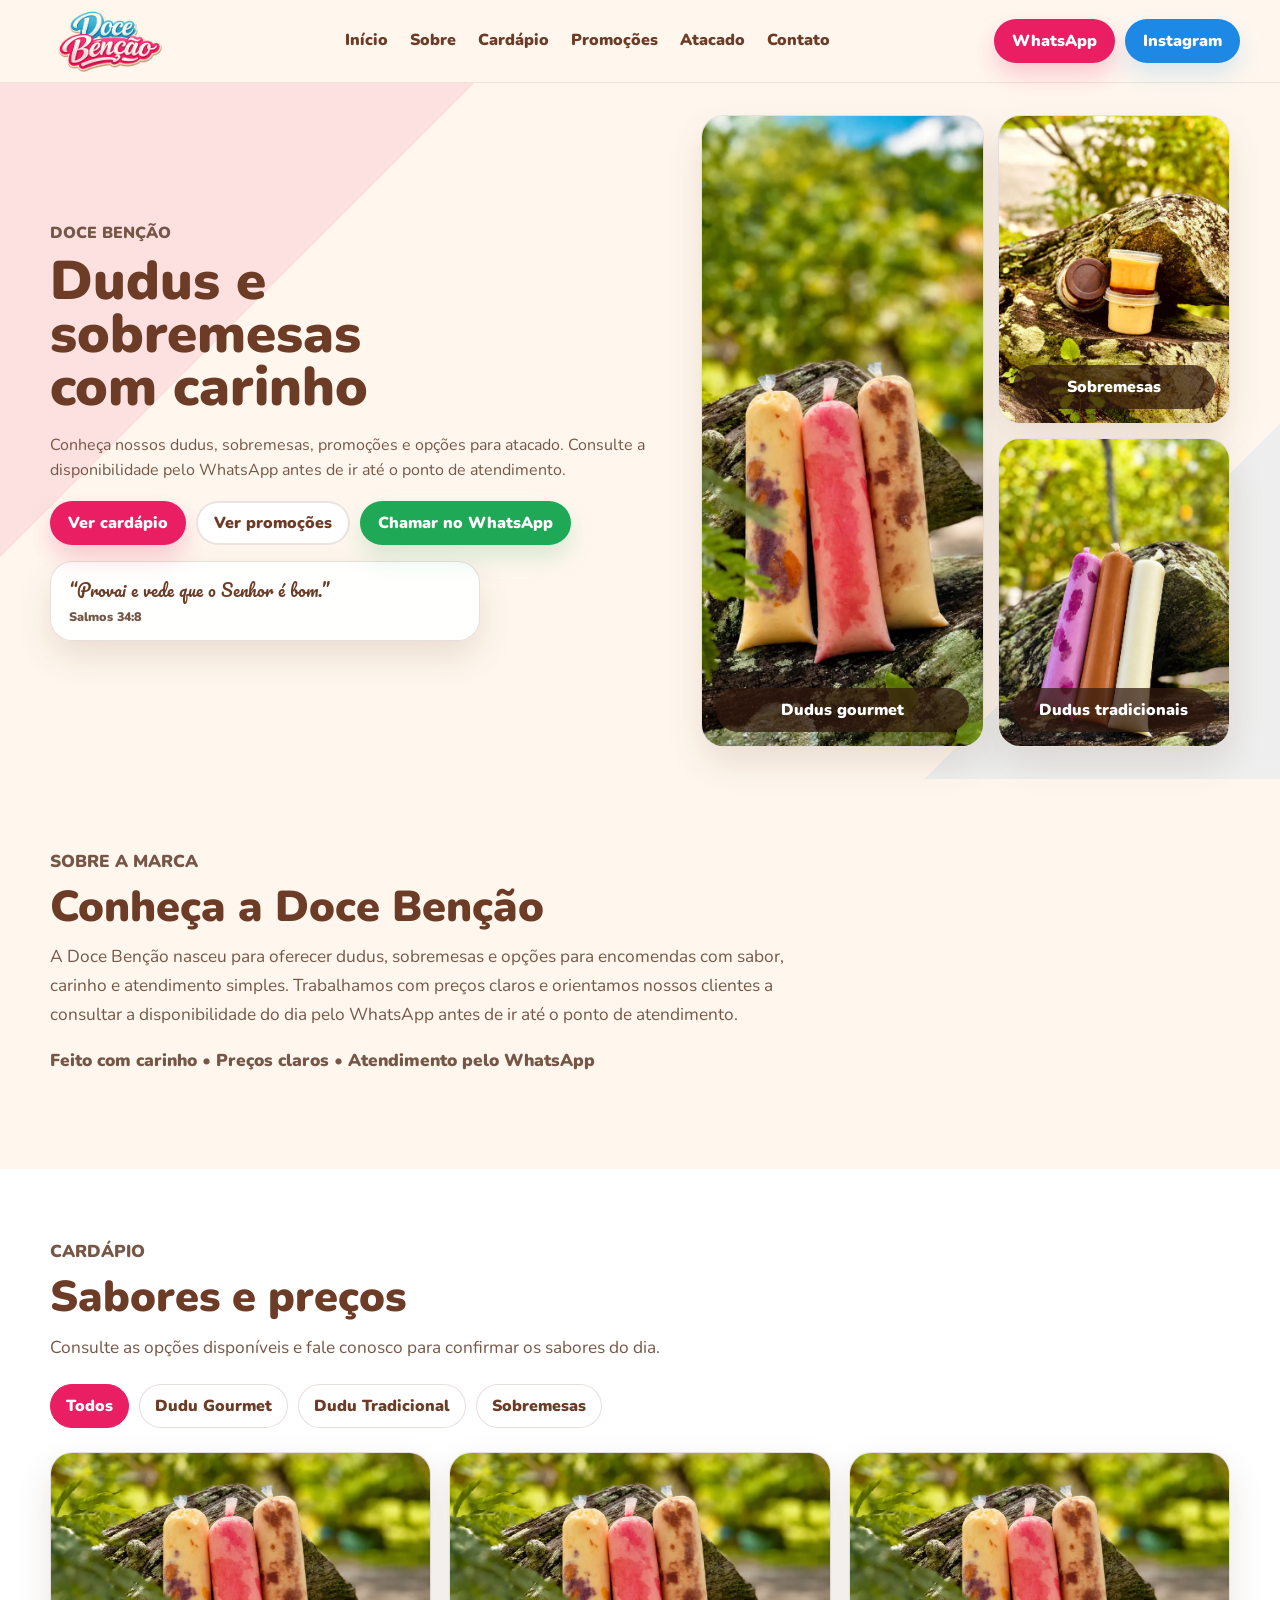
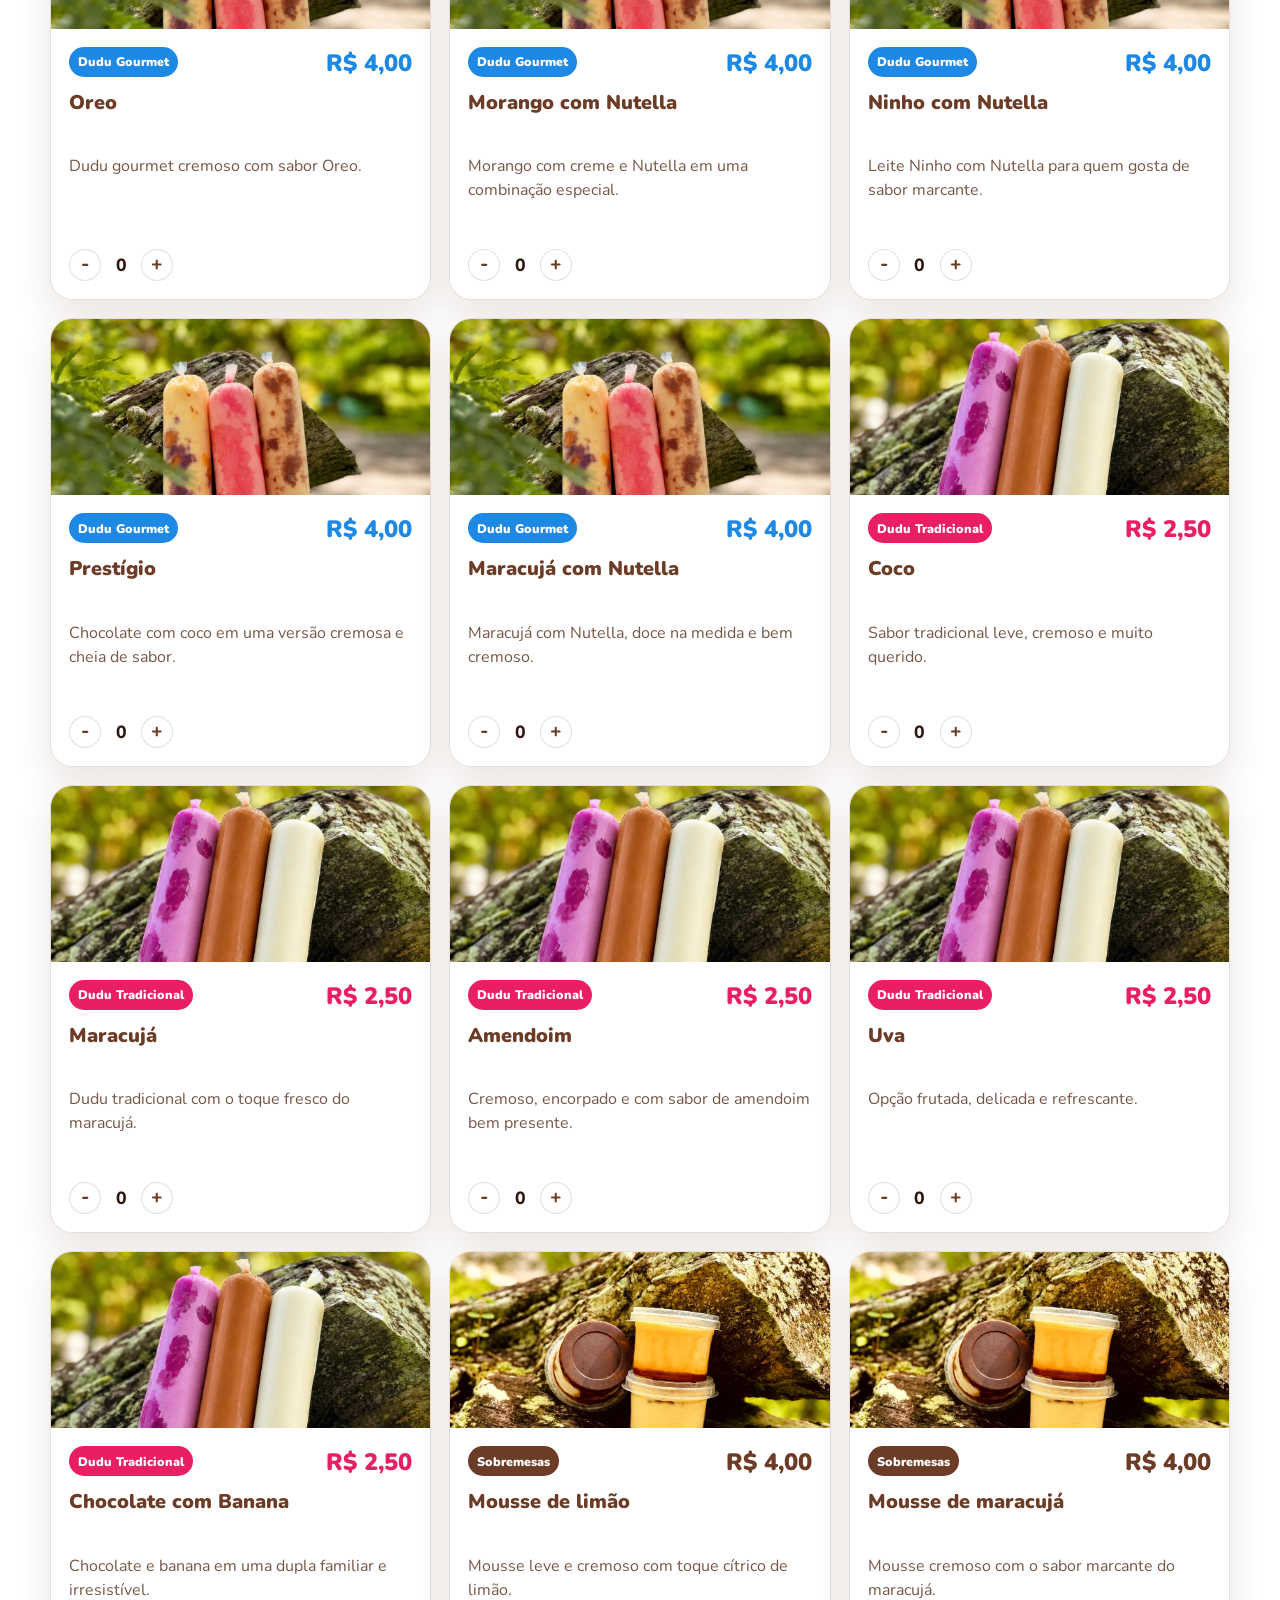
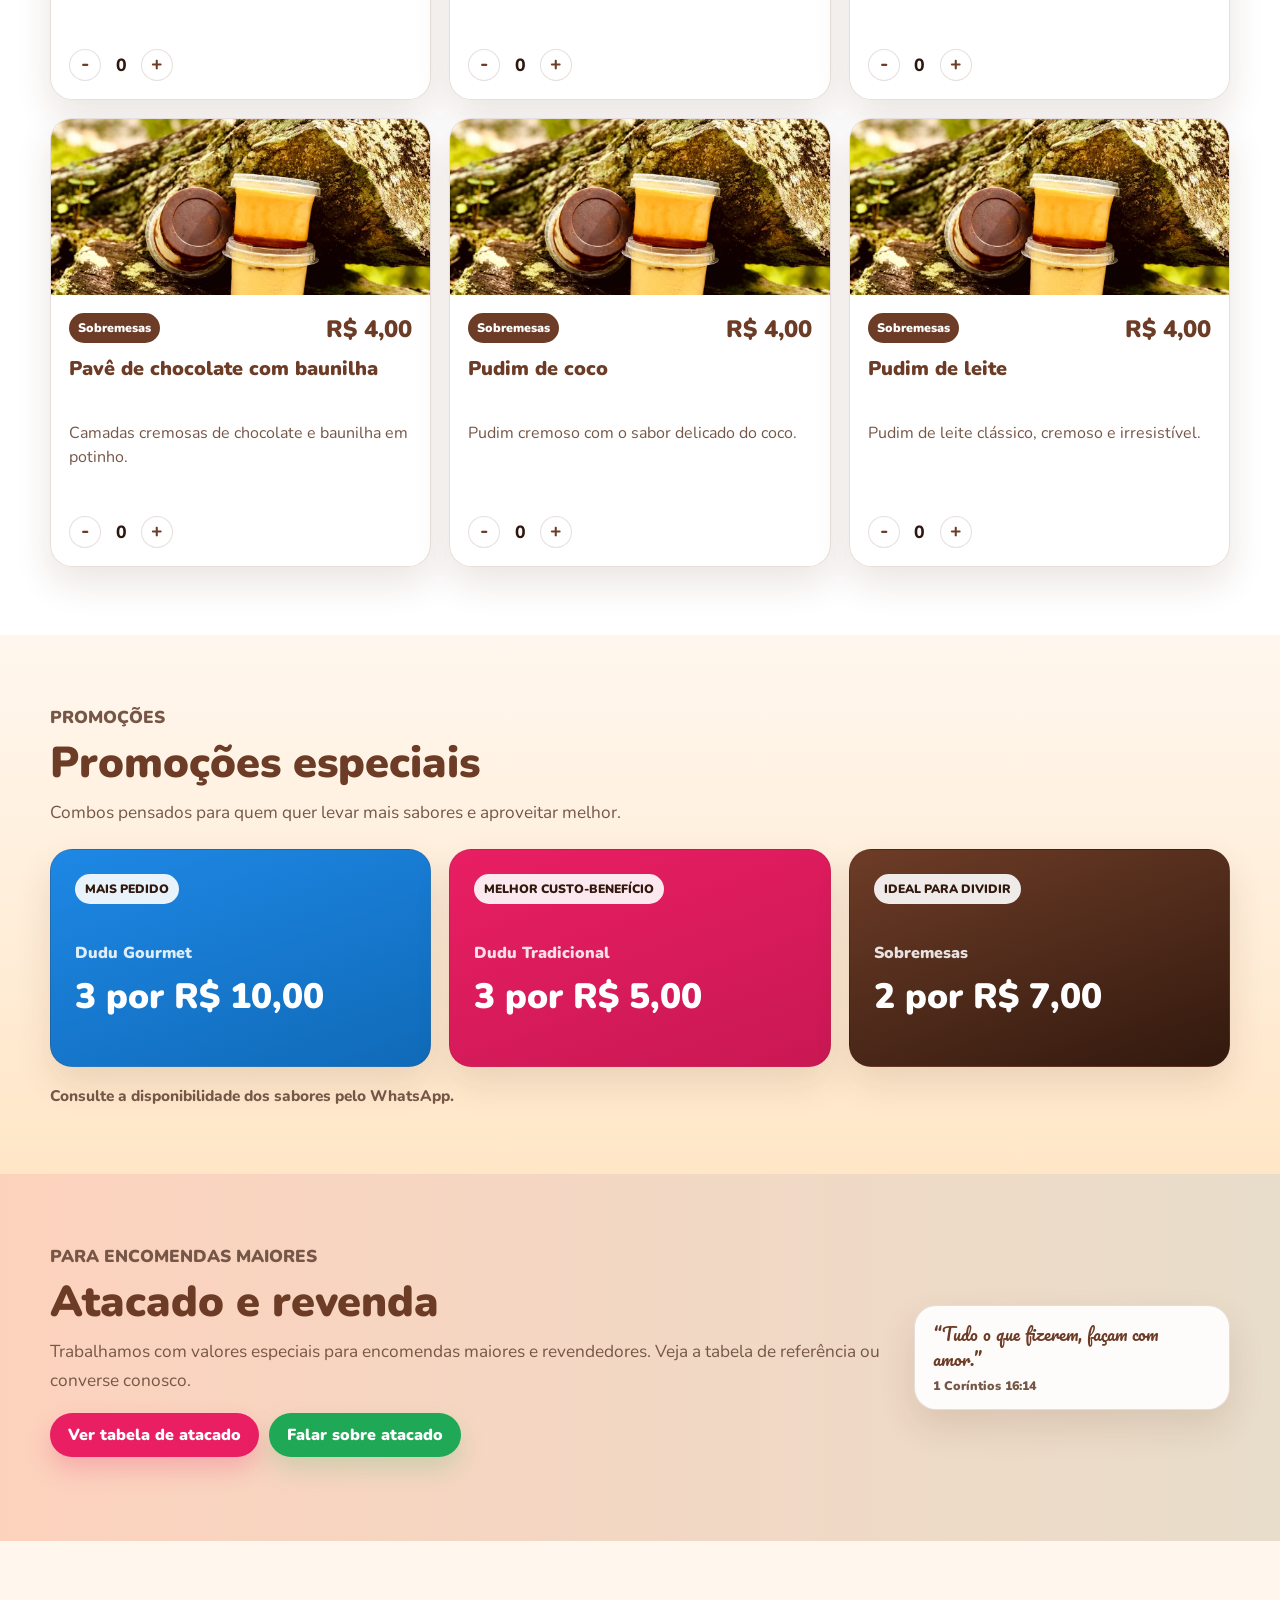
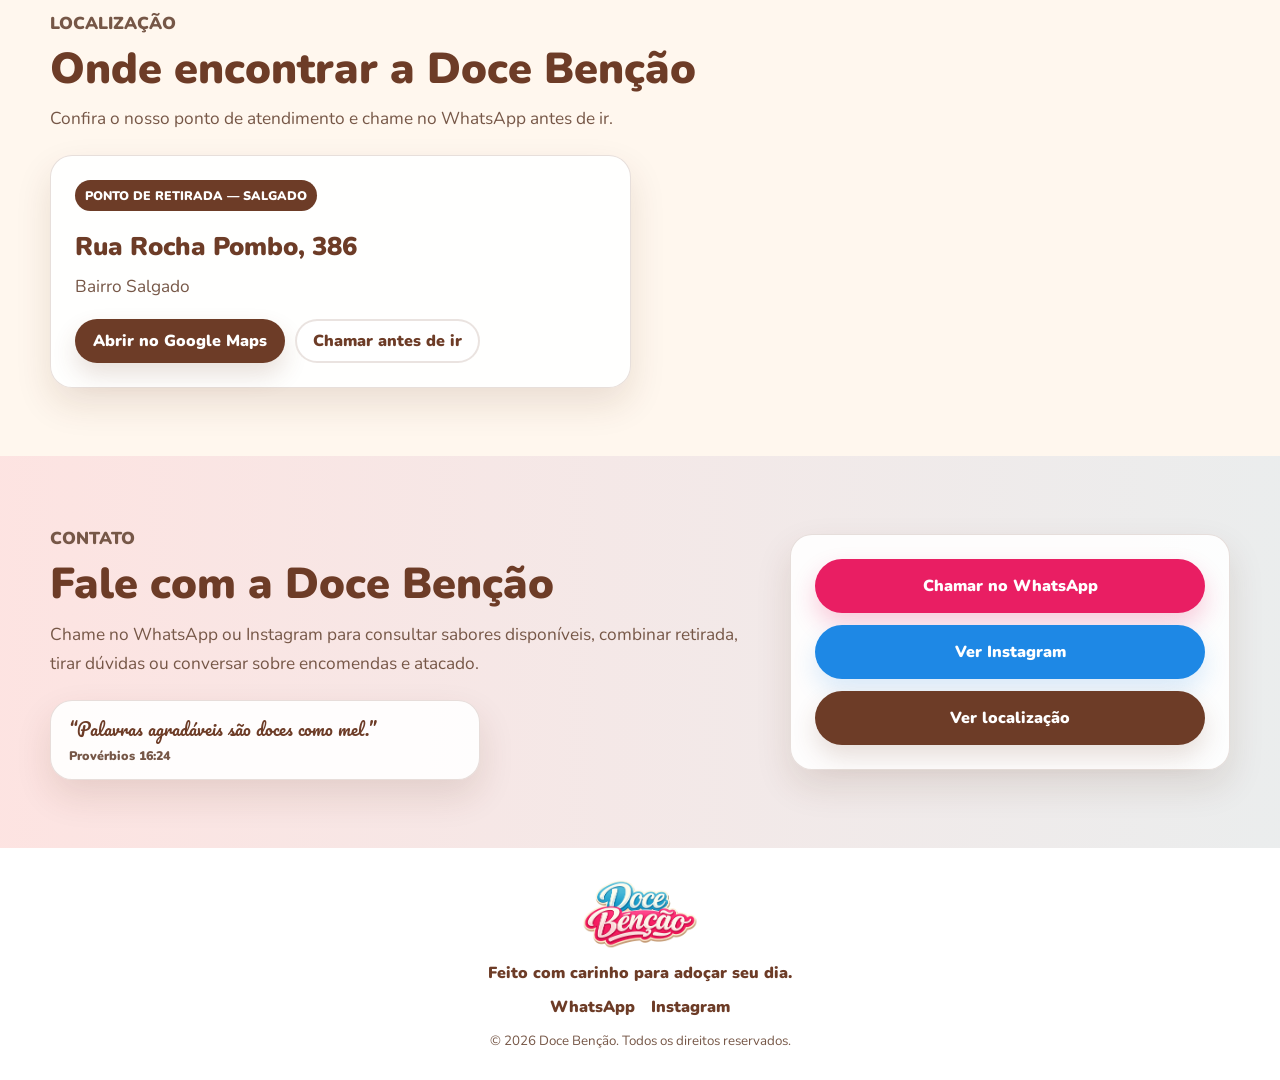
==== commit 0cee75c9: "Add files via upload" ====
--- a/index.html
+++ b/index.html
@@ -14,9 +14,9 @@
       content="Cardápio online da Doce Benção com sabores, preços, promoções, contato e valores para atacado."
     >
     <meta property="og:type" content="website">
-    <meta property="og:image" content="assets/logos/logo-doce-bencao.png">
+    <meta property="og:image" content="assets/logos/logo-doce-bencao.webp">
     <meta name="theme-color" content="#e91e63">
-    <link rel="icon" href="assets/logos/logo-doce-bencao.png" type="image/png">
+    <link rel="icon" href="assets/logos/logo-doce-bencao.webp" type="image/png">
     <link rel="preconnect" href="https://fonts.googleapis.com">
     <link rel="preconnect" href="https://fonts.gstatic.com" crossorigin>
     <link
@@ -29,7 +29,7 @@
     <header class="site-header">
       <div class="header-inner">
         <a class="brand" href="#inicio" aria-label="Doce Benção - início">
-          <img src="assets/logos/logo-doce-bencao.png" alt="Doce Benção">
+          <img src="assets/logos/logo-doce-bencao.webp" alt="Doce Benção">
         </a>
         <nav class="site-nav" aria-label="Navegação principal">
           <a href="#inicio">Início</a>
@@ -74,7 +74,7 @@
             <h1>Dudus e sobremesas com carinho</h1>
             <p>
               Conheça nossos dudus, sobremesas, promoções e opções para atacado.
-              Consulte a disponibilidade pelo WhatsApp antes de ir até um ponto
+              Consulte a disponibilidade pelo WhatsApp antes de ir até o ponto
               de atendimento.
             </p>
             <div class="hero-actions" aria-label="Ações principais">
@@ -90,15 +90,15 @@
 
           <div class="hero-gallery" aria-label="Fotos reais dos produtos">
             <figure class="hero-photo featured">
-              <img src="assets/produtos/produto-dudu-gourmet-real.png" alt="Dudus gourmet da Doce Benção">
+              <img src="assets/produtos/produto-dudu-gourmet-real.webp" alt="Dudus gourmet da Doce Benção">
               <figcaption>Dudus gourmet</figcaption>
             </figure>
             <figure class="hero-photo">
-              <img src="assets/produtos/produto-sobremesas-reais.png" alt="Sobremesas em potinhos da Doce Benção">
+              <img src="assets/produtos/produto-sobremesas-reais.webp" alt="Sobremesas em potinhos da Doce Benção">
               <figcaption>Sobremesas</figcaption>
             </figure>
             <figure class="hero-photo">
-              <img src="assets/produtos/produto-dudu-tradicional-real.png" alt="Dudus tradicionais da Doce Benção">
+              <img src="assets/produtos/produto-dudu-tradicional-real.webp" alt="Dudus tradicionais da Doce Benção">
               <figcaption>Dudus tradicionais</figcaption>
             </figure>
           </div>
@@ -115,7 +115,7 @@
               para encomendas com sabor, carinho e atendimento simples.
               Trabalhamos com preços claros e orientamos nossos clientes a
               consultar a disponibilidade do dia pelo WhatsApp antes de ir até
-              um ponto de atendimento.
+              o ponto de atendimento.
             </p>
             <p class="brand-values">Feito com carinho • Preços claros • Atendimento pelo WhatsApp</p>
           </div>
@@ -200,7 +200,7 @@
           <div class="section-head compact">
             <p class="eyebrow">Localização</p>
             <h2>Onde encontrar a Doce Benção</h2>
-            <p>Confira os pontos de atendimento e chame no WhatsApp antes de ir.</p>
+            <p>Confira o nosso ponto de atendimento e chame no WhatsApp antes de ir.</p>
           </div>
           <div class="location-grid">
             <article class="location-card">
@@ -212,15 +212,6 @@
                 <a class="button secondary" href="#" data-contact-link="whatsapp">Chamar antes de ir</a>
               </div>
             </article>
-            <article class="location-card">
-              <span>Ponto de atendimento — São João da Escócia</span>
-              <h3>Rua Las Vegas, 15</h3>
-              <p>Bairro São João da Escócia</p>
-              <div class="location-buttons">
-                <a class="button map" href="https://maps.app.goo.gl/7YLPYnbVzXdnDh7z8" target="_blank" rel="noopener">Abrir no Google Maps</a>
-                <a class="button secondary" href="#" data-contact-link="whatsapp">Chamar antes de ir</a>
-              </div>
-            </article>
           </div>
         </div>
       </section>
@@ -249,7 +240,7 @@
     </main>
 
     <footer class="site-footer">
-      <img src="assets/logos/logo-doce-bencao.png" alt="Doce Benção">
+      <img src="assets/logos/logo-doce-bencao.webp" alt="Doce Benção">
       <p>Feito com carinho para adoçar seu dia.</p>
       <div class="footer-links">
         <a href="#" data-contact-link="whatsapp">WhatsApp</a>
@@ -258,6 +249,19 @@
       <small>© 2026 Doce Benção. Todos os direitos reservados.</small>
     </footer>
 
+    <!-- Floating Cart Bar -->
+    <div class="cart-floating-bar" id="cartBar" hidden>
+      <div class="cart-bar-inner">
+        <div class="cart-bar-info">
+          <span class="cart-count" id="cartCount">0 itens</span>
+          <span class="cart-total" id="cartTotal">R$ 0,00</span>
+        </div>
+        <button class="button whatsapp cart-submit-btn" id="cartSubmitBtn" type="button">
+          🛒 Enviar Pedido
+        </button>
+      </div>
+    </div>
+
     <script src="js/app.js"></script>
   </body>
 </html>
--- a/css/styles.css
+++ b/css/styles.css
@@ -786,30 +786,147 @@
   }
 }
 
+/* Quantity Selector */
+.qty-selector {
+  display: flex;
+  align-items: center;
+  gap: 10px;
+  margin-top: 10px;
+}
+
+.qty-btn {
+  display: flex;
+  align-items: center;
+  justify-content: center;
+  width: 32px;
+  height: 32px;
+  border: 1px solid var(--line);
+  border-radius: 50%;
+  background: var(--white);
+  color: var(--brown);
+  font-weight: 800;
+  font-size: 1.2rem;
+  cursor: pointer;
+  line-height: 0;
+  padding: 0;
+  padding-bottom: 2px; /* Slight manual baseline adjustment for better alignment */
+  transition: background 150ms ease, transform 100ms ease;
+}
+
+.qty-btn:hover {
+  background: var(--cream-soft);
+  transform: scale(1.05);
+}
+
+.qty-btn:active {
+  transform: scale(0.95);
+}
+
+.qty-val {
+  font-size: 1.1rem;
+  font-weight: 800;
+  min-width: 20px;
+  text-align: center;
+}
+
+/* Floating Cart Bar */
+.cart-floating-bar {
+  position: fixed;
+  bottom: 0;
+  left: 0;
+  right: 0;
+  z-index: 100;
+  background: rgba(255, 247, 238, 0.92);
+  backdrop-filter: blur(12px);
+  border-top: 1px solid var(--line);
+  padding: 14px 20px;
+  box-shadow: 0 -8px 24px rgba(79, 39, 18, 0.15);
+  transform: translateY(100%);
+  transition: transform 250ms cubic-bezier(0.16, 1, 0.3, 1);
+}
+
+.cart-floating-bar.is-visible {
+  transform: translateY(0);
+}
+
+.cart-bar-inner {
+  display: flex;
+  align-items: center;
+  justify-content: space-between;
+  width: min(100%, 1180px);
+  margin: 0 auto;
+  gap: 16px;
+}
+
+.cart-bar-info {
+  display: flex;
+  flex-direction: column;
+  gap: 2px;
+  color: var(--brown);
+  flex-shrink: 0;
+}
+
+.cart-count {
+  font-size: 0.8rem;
+  font-weight: 900;
+  text-transform: uppercase;
+  color: var(--pink);
+  letter-spacing: 0.5px;
+  white-space: nowrap;
+}
+
+.cart-total {
+  font-size: 1.34rem;
+  font-weight: 900;
+  white-space: nowrap;
+}
+
+.cart-submit-btn {
+  min-height: 46px;
+  padding: 10px 24px;
+  font-size: 0.96rem;
+}
+
 @media (max-width: 760px) {
   h1 {
     max-width: 12ch;
-    font-size: 2.54rem;
+    font-size: 1.8rem;
   }
 
   h2 {
-    font-size: 2rem;
+    font-size: 1.48rem;
   }
 
   .section {
-    padding: 48px 18px;
+    padding: 24px 14px;
+    scroll-margin-top: 72px;
+  }
+
+  .section-head {
+    margin-bottom: 16px;
+  }
+
+  .section-head p,
+  .hero-copy > p,
+  .wholesale-callout p,
+  .location-card p,
+  .contact-copy p,
+  .wholesale-hero p:not(.eyebrow),
+  .wholesale-contact p {
+    font-size: 0.9rem;
+    line-height: 1.48;
   }
 
   .header-inner {
-    min-height: 72px;
-    padding: 6px 18px;
+    min-height: 64px;
+    padding: 6px 14px;
     grid-template-columns: auto auto;
     justify-content: space-between;
   }
 
   .brand {
-    width: 124px;
-    height: 58px;
+    width: 110px;
+    height: 52px;
   }
 
   .site-nav,
@@ -819,16 +936,16 @@
 
   .mobile-menu-toggle {
     display: inline-flex;
-    width: 48px;
-    height: 44px;
+    width: 44px;
+    height: 40px;
     align-items: center;
     justify-content: center;
     border: 1px solid var(--line);
-    border-radius: 14px;
+    border-radius: 12px;
     color: var(--brown);
     background: var(--white);
     cursor: pointer;
-    font-size: 2rem;
+    font-size: 1.6rem;
     font-weight: 900;
     line-height: 1;
   }
@@ -836,21 +953,22 @@
   .mobile-menu {
     position: absolute;
     top: calc(100% + 8px);
-    right: 18px;
+    right: 14px;
     display: grid;
-    width: min(280px, calc(100vw - 36px));
-    padding: 8px;
+    width: min(240px, calc(100vw - 28px));
+    padding: 6px;
     border: 1px solid var(--line);
-    border-radius: 18px;
+    border-radius: 14px;
     background: var(--white);
     box-shadow: var(--shadow);
   }
 
   .mobile-menu a {
-    padding: 11px 12px;
-    border-radius: 12px;
+    padding: 9px 10px;
+    border-radius: 10px;
     color: var(--brown);
     font-weight: 900;
+    font-size: 0.9rem;
   }
 
   .mobile-menu a:hover,
@@ -861,48 +979,33 @@
 
   .hero,
   .wholesale-hero {
-    padding: 42px 18px;
+    padding: 24px 14px;
   }
 
   .hero-copy > p,
   .wholesale-hero p:not(.eyebrow) {
-    font-size: 1rem;
-    line-height: 1.58;
+    font-size: 0.92rem;
+    line-height: 1.48;
   }
 
   .hero-gallery {
-    grid-template-columns: 1fr 1fr;
-    grid-template-rows: 280px 170px;
-    gap: 10px;
-  }
-
-  .hero-photo,
-  .hero-photo.featured {
-    min-height: 0;
-  }
-
-  .hero-photo.featured {
-    grid-row: 1 / 2;
-    grid-column: 1 / 3;
-  }
-
-  .hero-photo figcaption {
-    right: 8px;
-    bottom: 8px;
-    left: 8px;
-    padding: 9px 10px;
-    font-size: 0.86rem;
+    display: none; /* Hide gallery on mobile to save vertical space and simplify layout */
   }
 
   .hero-actions,
   .location-buttons {
     flex-direction: column;
+    gap: 8px;
+    width: 100%;
   }
 
   .button,
   .contact-button,
   .consult-link {
     width: 100%;
+    min-height: 40px;
+    padding: 10px 14px;
+    font-size: 0.9rem;
   }
 
   .product-grid,
@@ -910,85 +1013,201 @@
   .location-grid,
   .wholesale-grid {
     grid-template-columns: 1fr;
+    gap: 8px;
   }
 
   .menu-tabs {
-    display: grid;
-    grid-template-columns: repeat(2, minmax(0, 1fr));
+    display: flex;
+    flex-wrap: nowrap;
+    overflow-x: auto;
+    gap: 6px;
+    padding-bottom: 6px;
+    margin-bottom: 14px;
+    scrollbar-width: none;
+  }
+
+  .menu-tabs::-webkit-scrollbar {
+    display: none;
   }
 
   .tab {
-    padding: 9px 10px;
+    flex: 0 0 auto;
+    padding: 5px 10px;
+    font-size: 0.78rem;
+    min-height: auto;
+  }
+
+  /* Compact Rustic Row-based card for mobile (flat, lightweight) */
+  .product-card {
+    display: flex;
+    flex-direction: row;
+    align-items: center;
+    min-height: auto;
+    padding: 6px 8px;
+    gap: 10px;
+    border-radius: 12px;
+    background: var(--white);
+    box-shadow: none; /* Flat design eliminates visual bloat */
+    border: 1px solid rgba(109, 60, 39, 0.08);
+  }
+
+  .product-card > img {
+    width: 50px;
+    height: 50px;
+    object-fit: cover;
+    border-radius: 8px;
+    flex-shrink: 0;
+  }
+
+  .product-body {
+    display: flex;
+    flex-direction: column;
+    gap: 1px;
+    padding: 0;
+    flex-grow: 1;
+    min-width: 0;
+  }
+
+  .product-topline {
+    display: flex;
+    flex-direction: row;
+    align-items: center;
+    justify-content: space-between;
+    gap: 6px;
+  }
+
+  .product-category {
+    font-size: 0.6rem;
+    padding: 1px 4px;
+    min-height: auto;
+    border-radius: 4px;
+  }
+
+  .product-topline strong {
+    font-size: 0.95rem;
+  }
+
+  .product-card h3 {
+    margin: 1px 0;
     font-size: 0.88rem;
-  }
-
-  .product-card {
-    display: grid;
-    min-height: 190px;
-    grid-template-columns: 112px minmax(0, 1fr);
-  }
-
-  .product-card > img {
-    height: 100%;
-  }
-
-  .product-body {
-    gap: 8px;
-    padding: 14px;
-  }
-
-  .product-topline {
-    flex-direction: column;
-    gap: 7px;
-  }
-
-  .product-topline strong {
-    font-size: 1.36rem;
-  }
-
-  .product-card h3,
+    font-weight: 800;
+    line-height: 1.15;
+  }
+
   .product-card p {
-    min-height: 0;
-  }
-
-  .product-card h3 {
+    font-size: 0.74rem;
+    line-height: 1.25;
+    margin: 0 0 2px;
+    color: var(--muted);
+  }
+
+  .qty-selector {
+    display: flex;
+    align-items: center;
+    gap: 6px;
+    margin-top: 2px;
+  }
+
+  .qty-btn {
+    width: 22px;
+    height: 22px;
+    font-size: 0.85rem;
+    padding-bottom: 1px;
+  }
+
+  .qty-val {
+    font-size: 0.85rem;
+    min-width: 12px;
+  }
+
+  .promo-card {
+    min-height: auto;
+    padding: 16px;
+    border-radius: 14px;
+  }
+
+  .promo-badge {
+    margin-bottom: 12px;
+    padding: 4px 8px;
+    font-size: 0.68rem;
+  }
+
+  .promo-card h3 {
+    font-size: 1.6rem;
+    margin-top: 4px;
+    margin-bottom: 0;
+  }
+
+  .location-card {
+    padding: 16px;
+    border-radius: 14px;
+  }
+
+  .location-card span {
+    margin-bottom: 12px;
+    padding: 4px 8px;
+    font-size: 0.68rem;
+  }
+
+  .location-card h3 {
+    font-size: 1.2rem;
     margin-bottom: 4px;
-    font-size: 1.04rem;
-  }
-
-  .product-card p {
-    font-size: 0.88rem;
-    line-height: 1.42;
-  }
-
-  .consult-link {
-    min-height: 38px;
-    padding: 9px 10px;
-    font-size: 0.84rem;
-  }
-
-  .promo-card,
-  .location-card,
+  }
+
   .wholesale-card {
     min-height: auto;
+    padding: 16px;
+    border-radius: 14px;
+  }
+
+  .wholesale-card span {
+    margin-bottom: 12px;
+    padding: 4px 8px;
+    font-size: 0.68rem;
+  }
+
+  .wholesale-card strong {
+    font-size: 2.2rem;
+    margin-bottom: 14px;
+  }
+
+  .wholesale-card li {
+    padding: 6px 8px;
+    font-size: 0.84rem;
+    border-radius: 10px;
   }
 
   .wholesale-contact {
     align-items: stretch;
     flex-direction: column;
-  }
-
-  .wholesale-contact .button {
-    width: 100%;
+    padding: 14px;
+    border-radius: 14px;
+    gap: 12px;
+    margin-top: 16px;
+  }
+
+  .wholesale-contact h2 {
+    font-size: 1.3rem;
+  }
+
+  /* Adjust padding at bottom of body so the floating cart doesn't block content */
+  body {
+    padding-bottom: 74px;
   }
 }
 
 @media (max-width: 360px) {
   .product-card {
-    grid-template-columns: 1fr;
+    flex-direction: column;
+    align-items: stretch;
   }
 
   .product-card > img {
-    height: 170px;
-  }
-}
+    width: 100%;
+    height: 120px;
+  }
+  
+  body {
+    padding-bottom: 80px;
+  }
+}
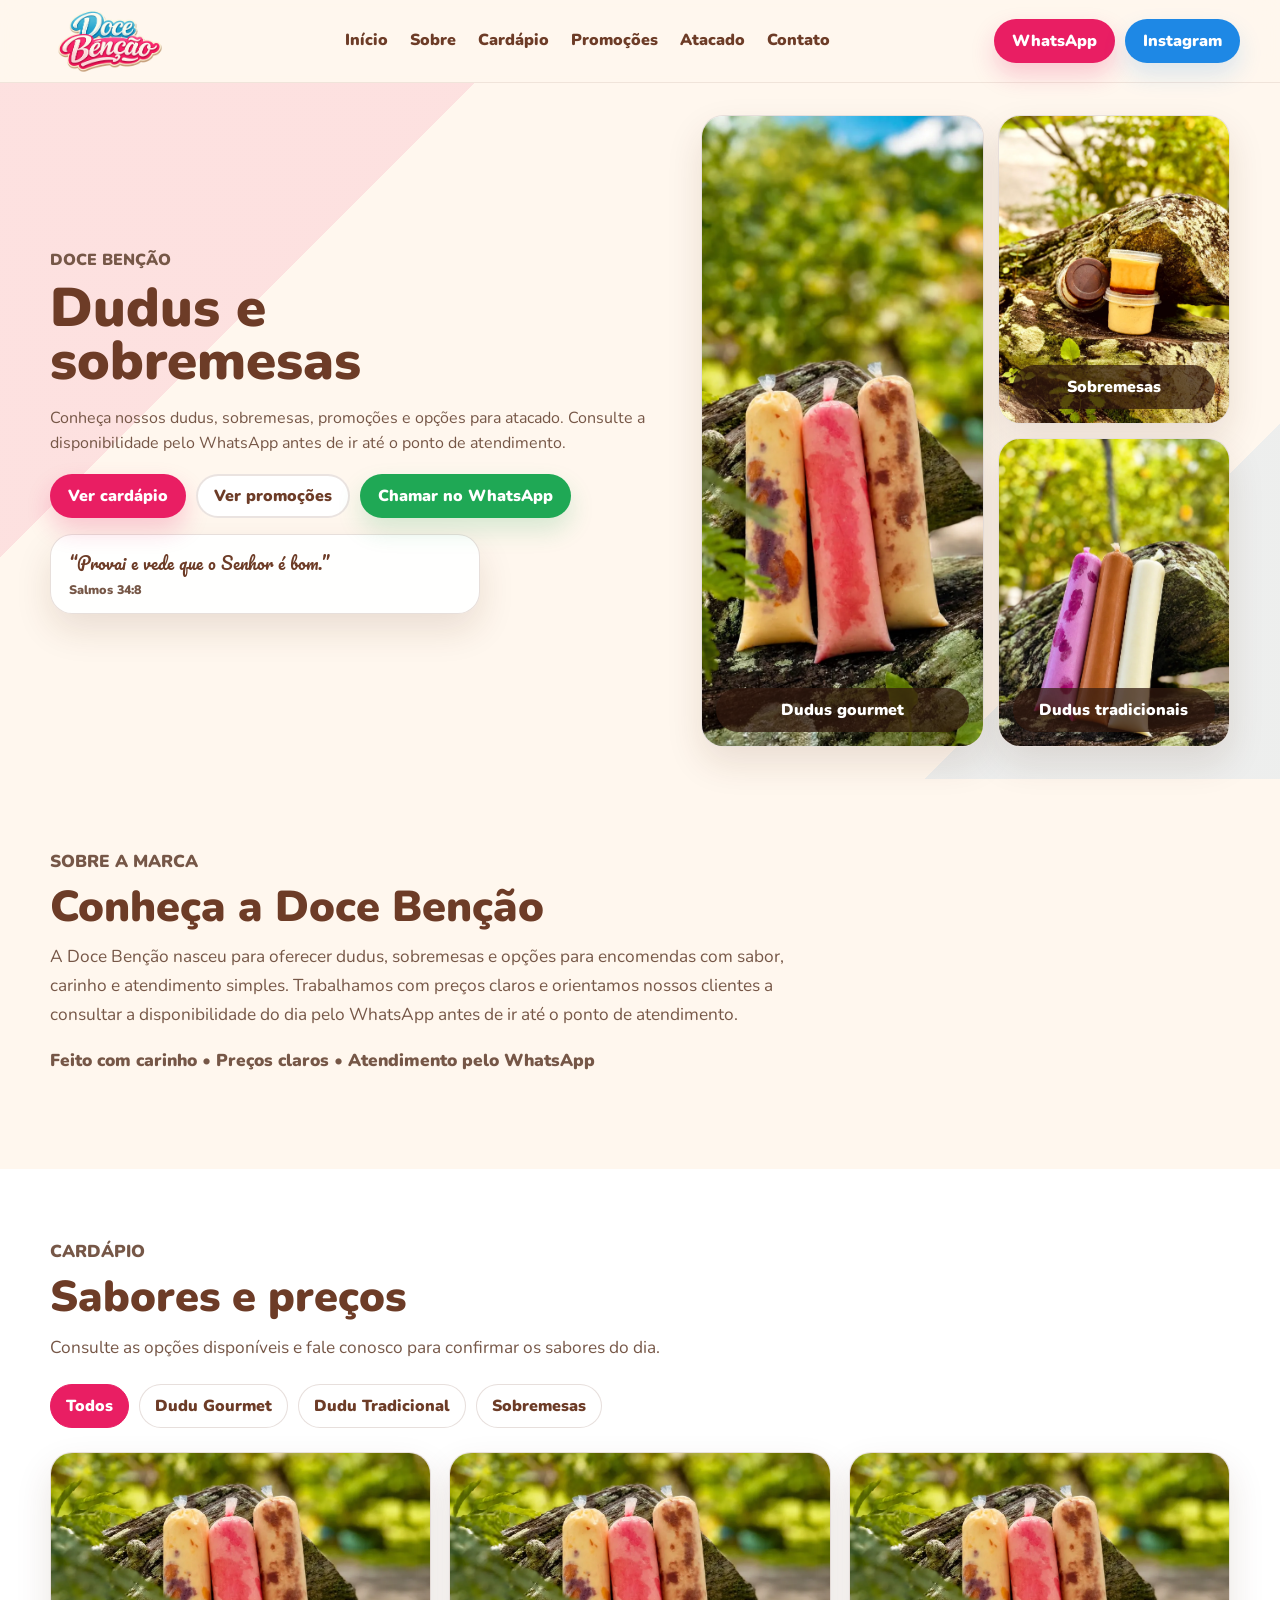
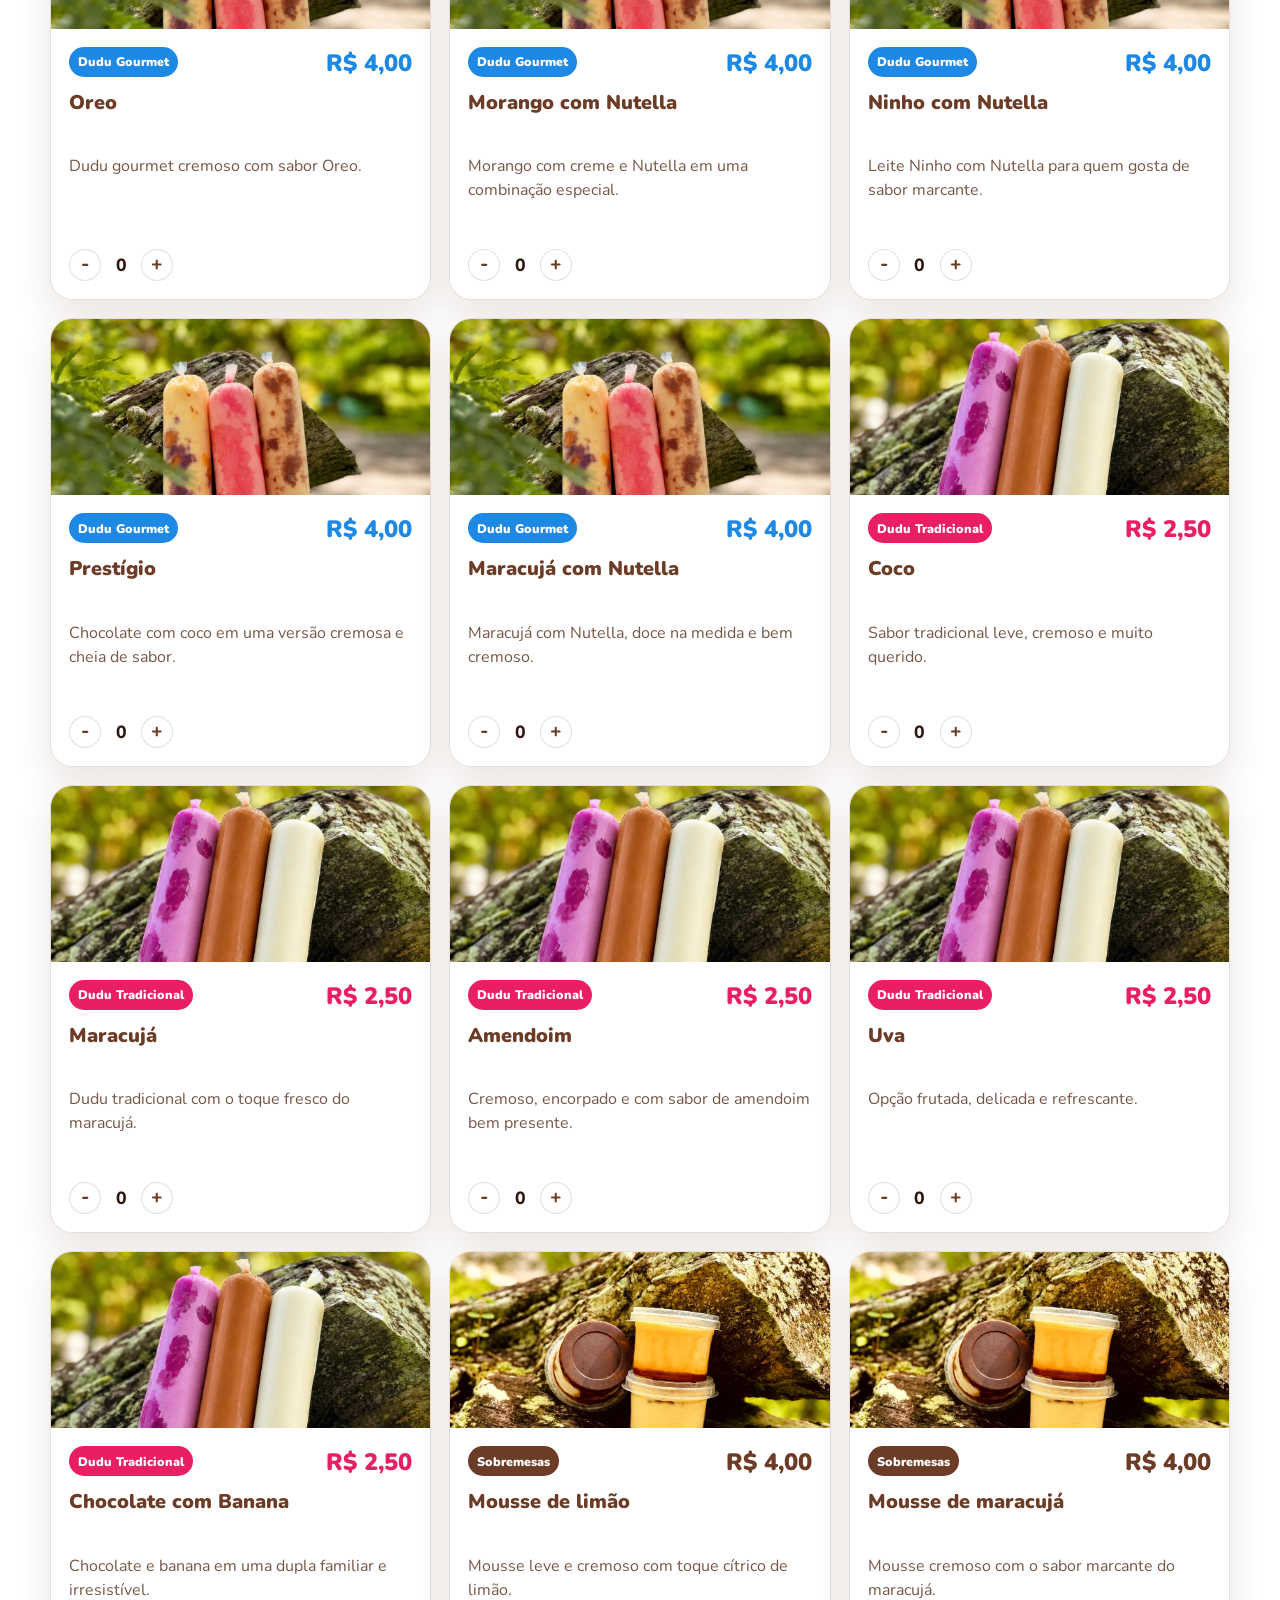
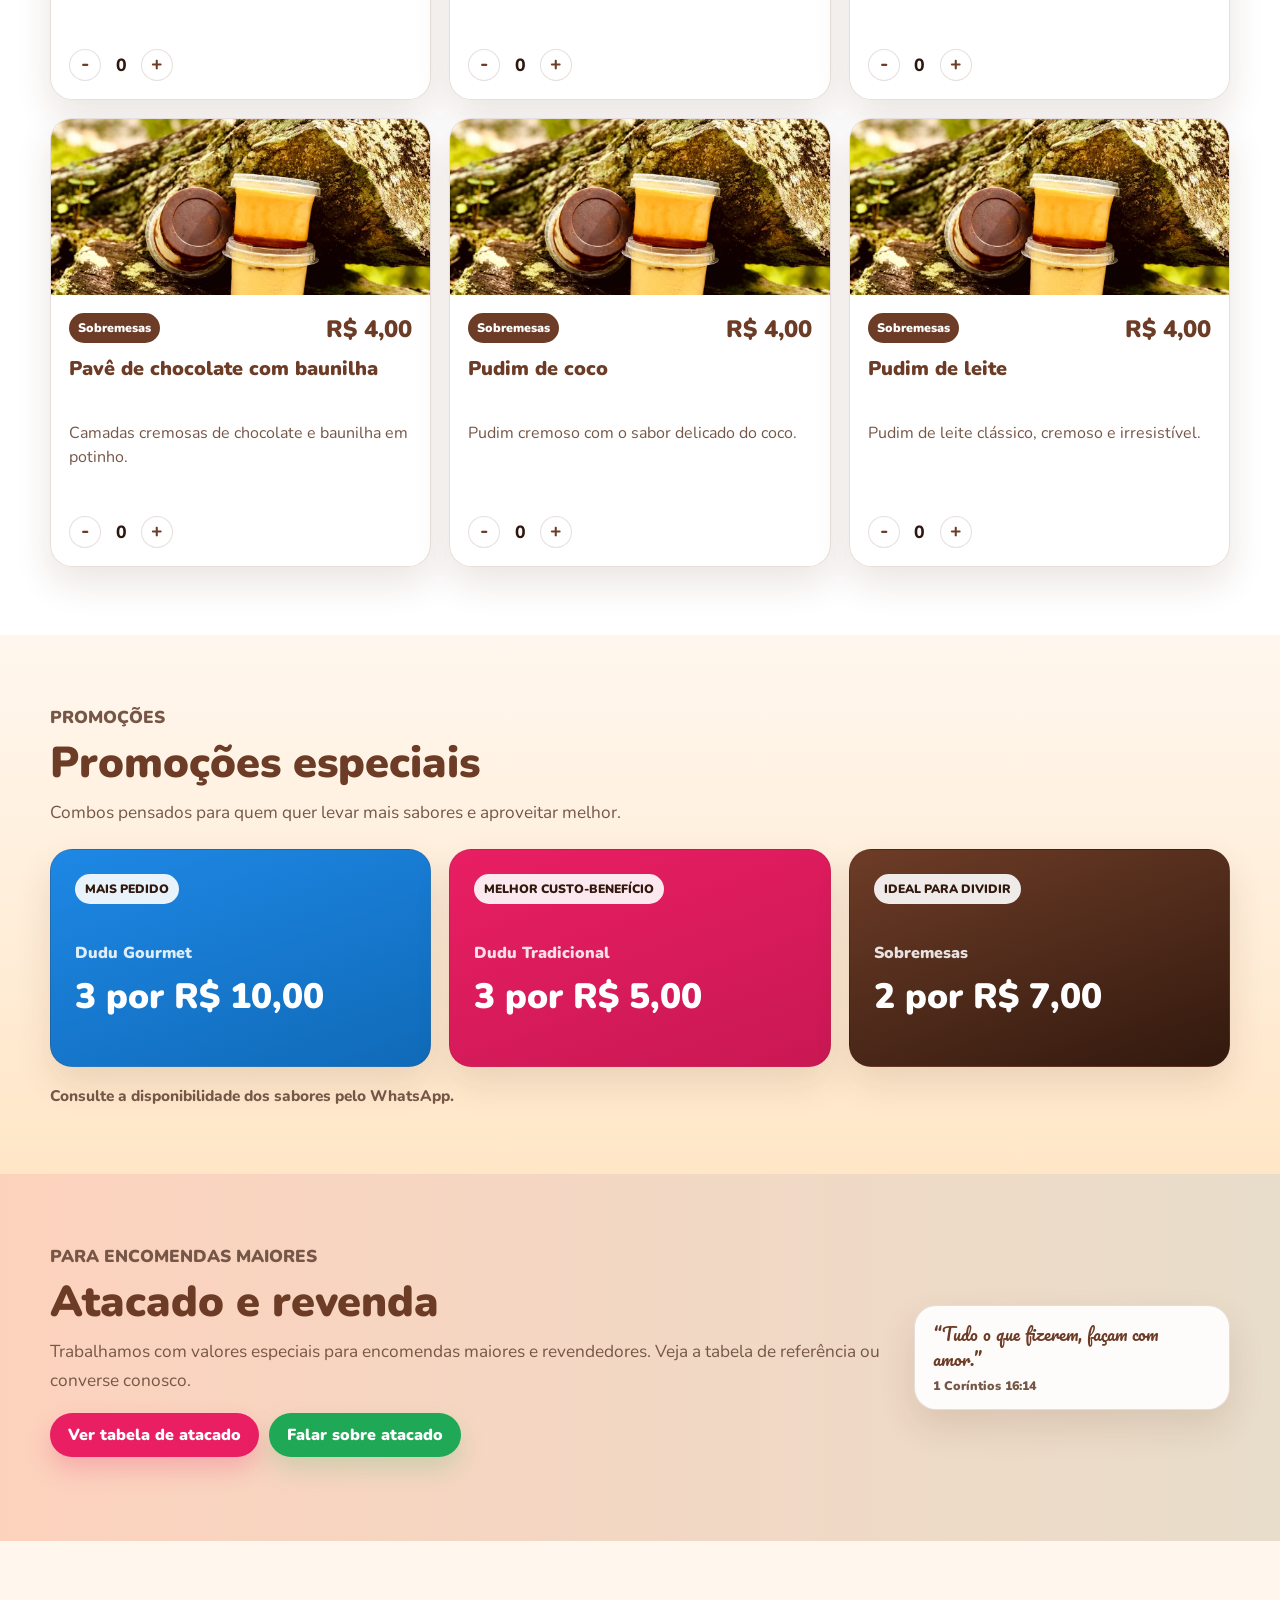
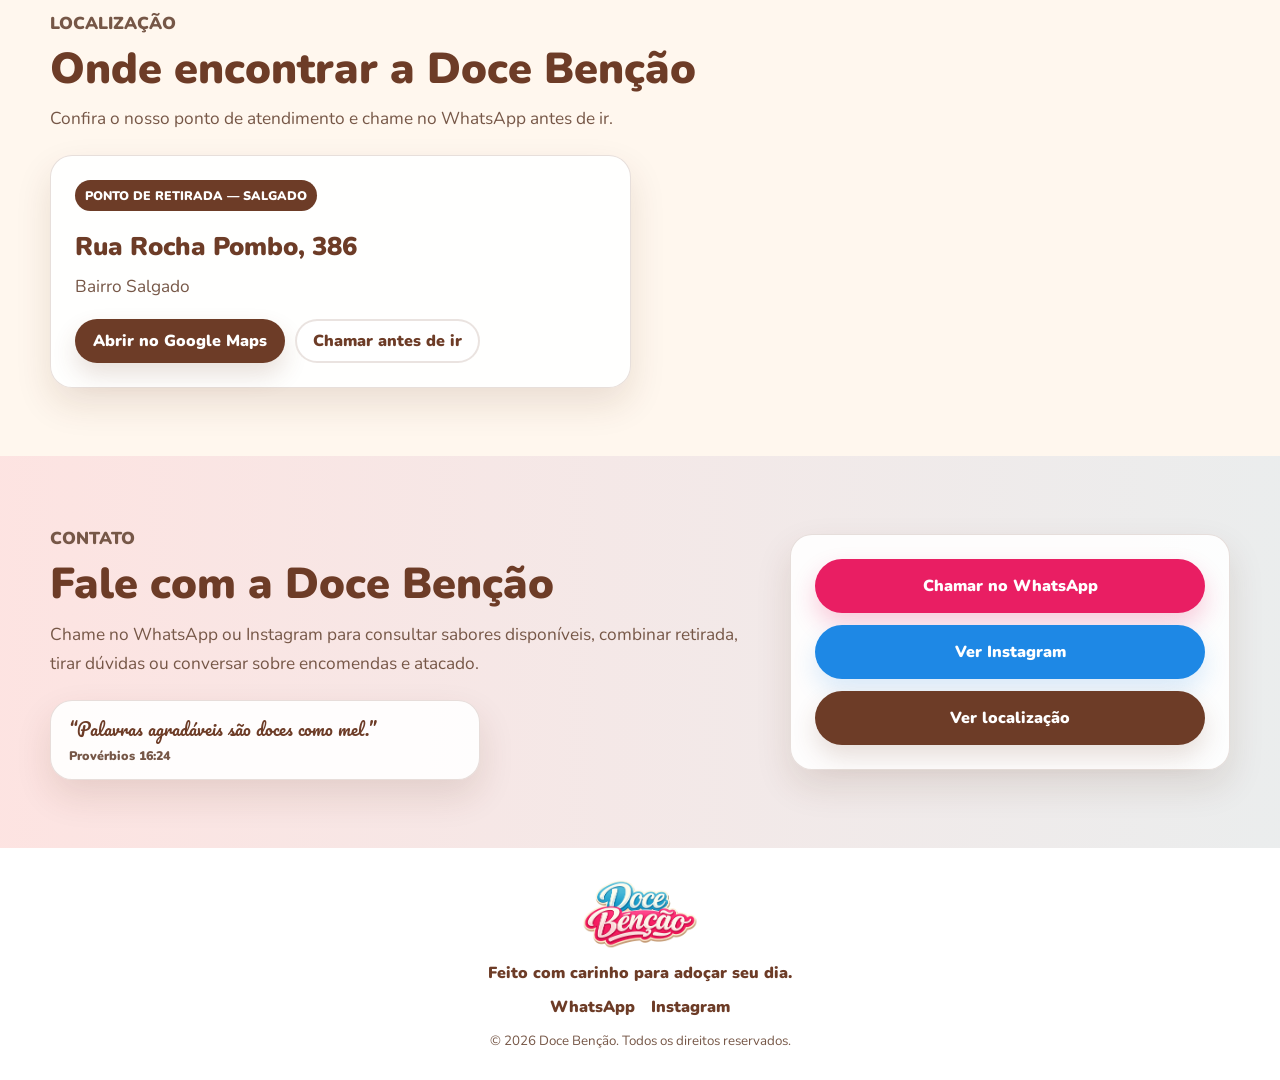
==== commit 1c6463b4: "Add files via upload" ====
--- a/index.html
+++ b/index.html
@@ -71,7 +71,7 @@
         <div class="section-inner hero-inner">
           <div class="hero-copy">
             <p class="eyebrow">Doce Benção</p>
-            <h1>Dudus e sobremesas com carinho</h1>
+            <h1>Dudus e sobremesas</h1>
             <p>
               Conheça nossos dudus, sobremesas, promoções e opções para atacado.
               Consulte a disponibilidade pelo WhatsApp antes de ir até o ponto
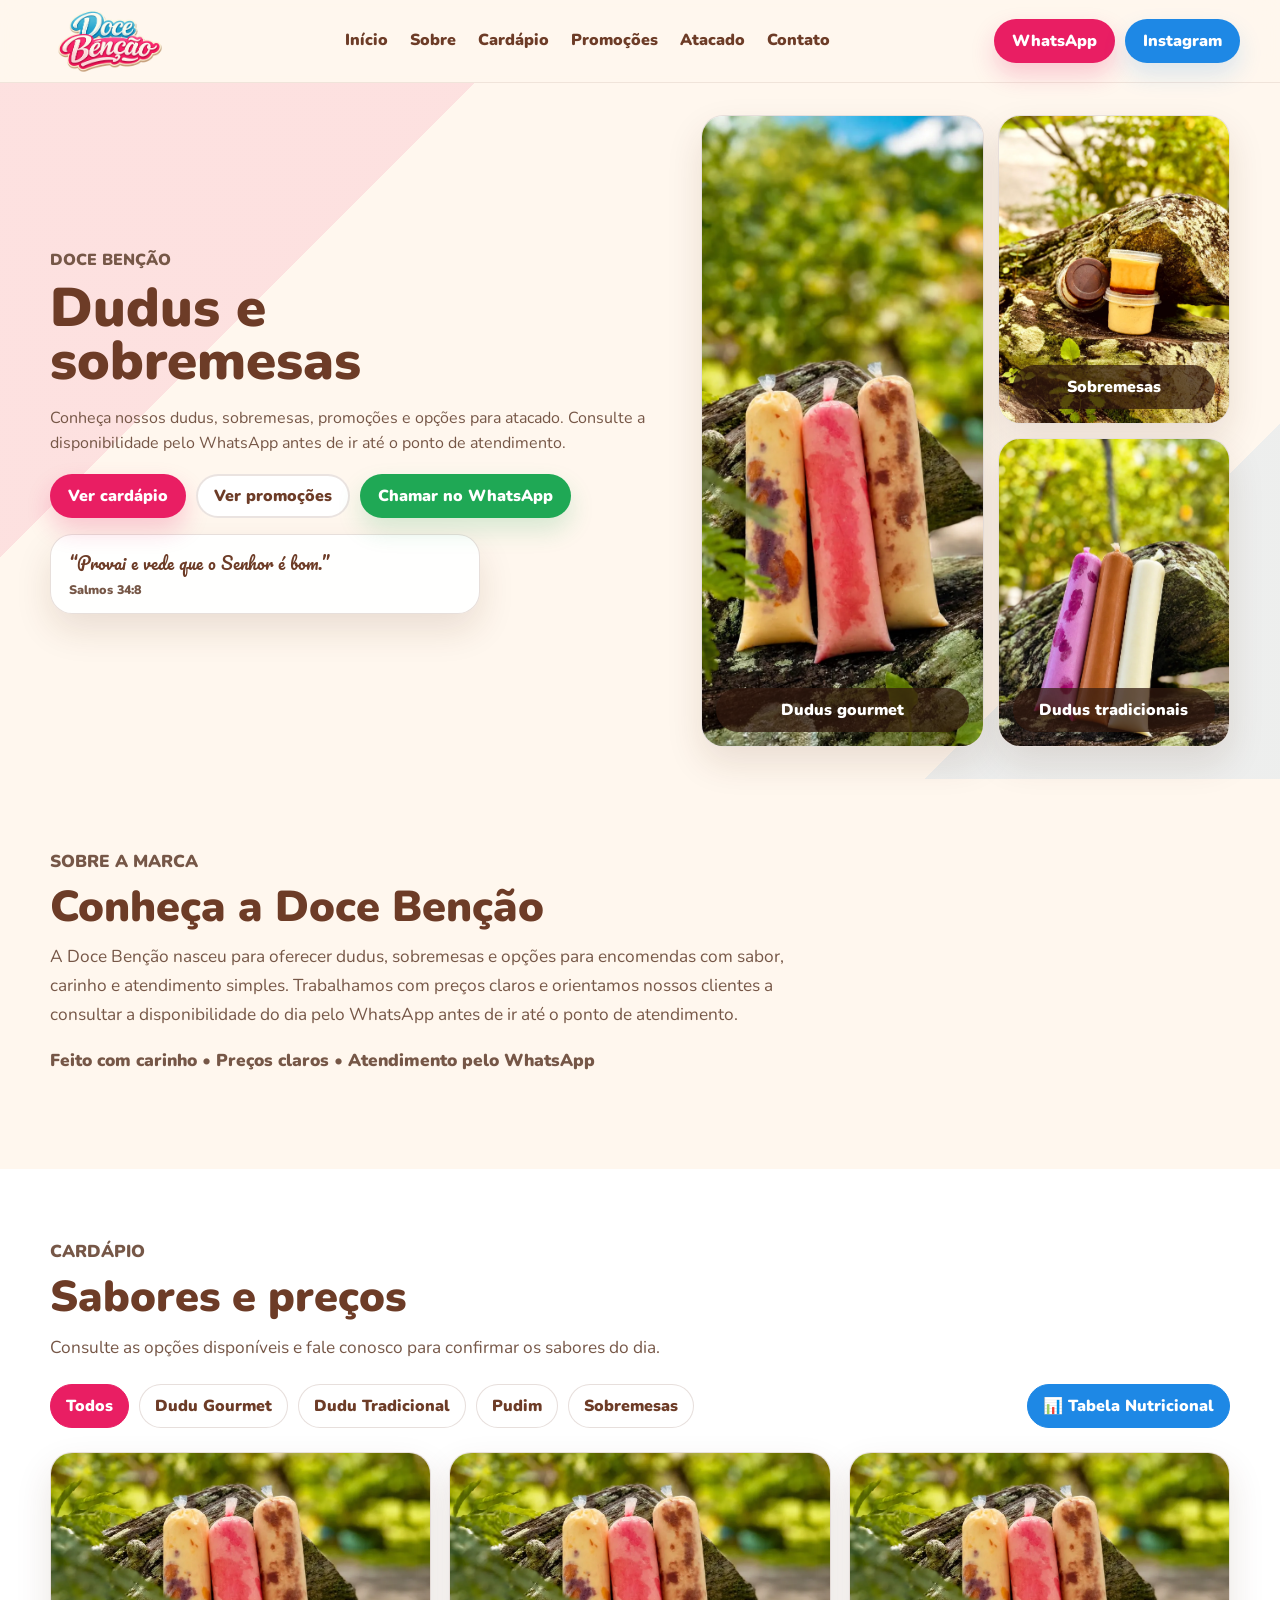
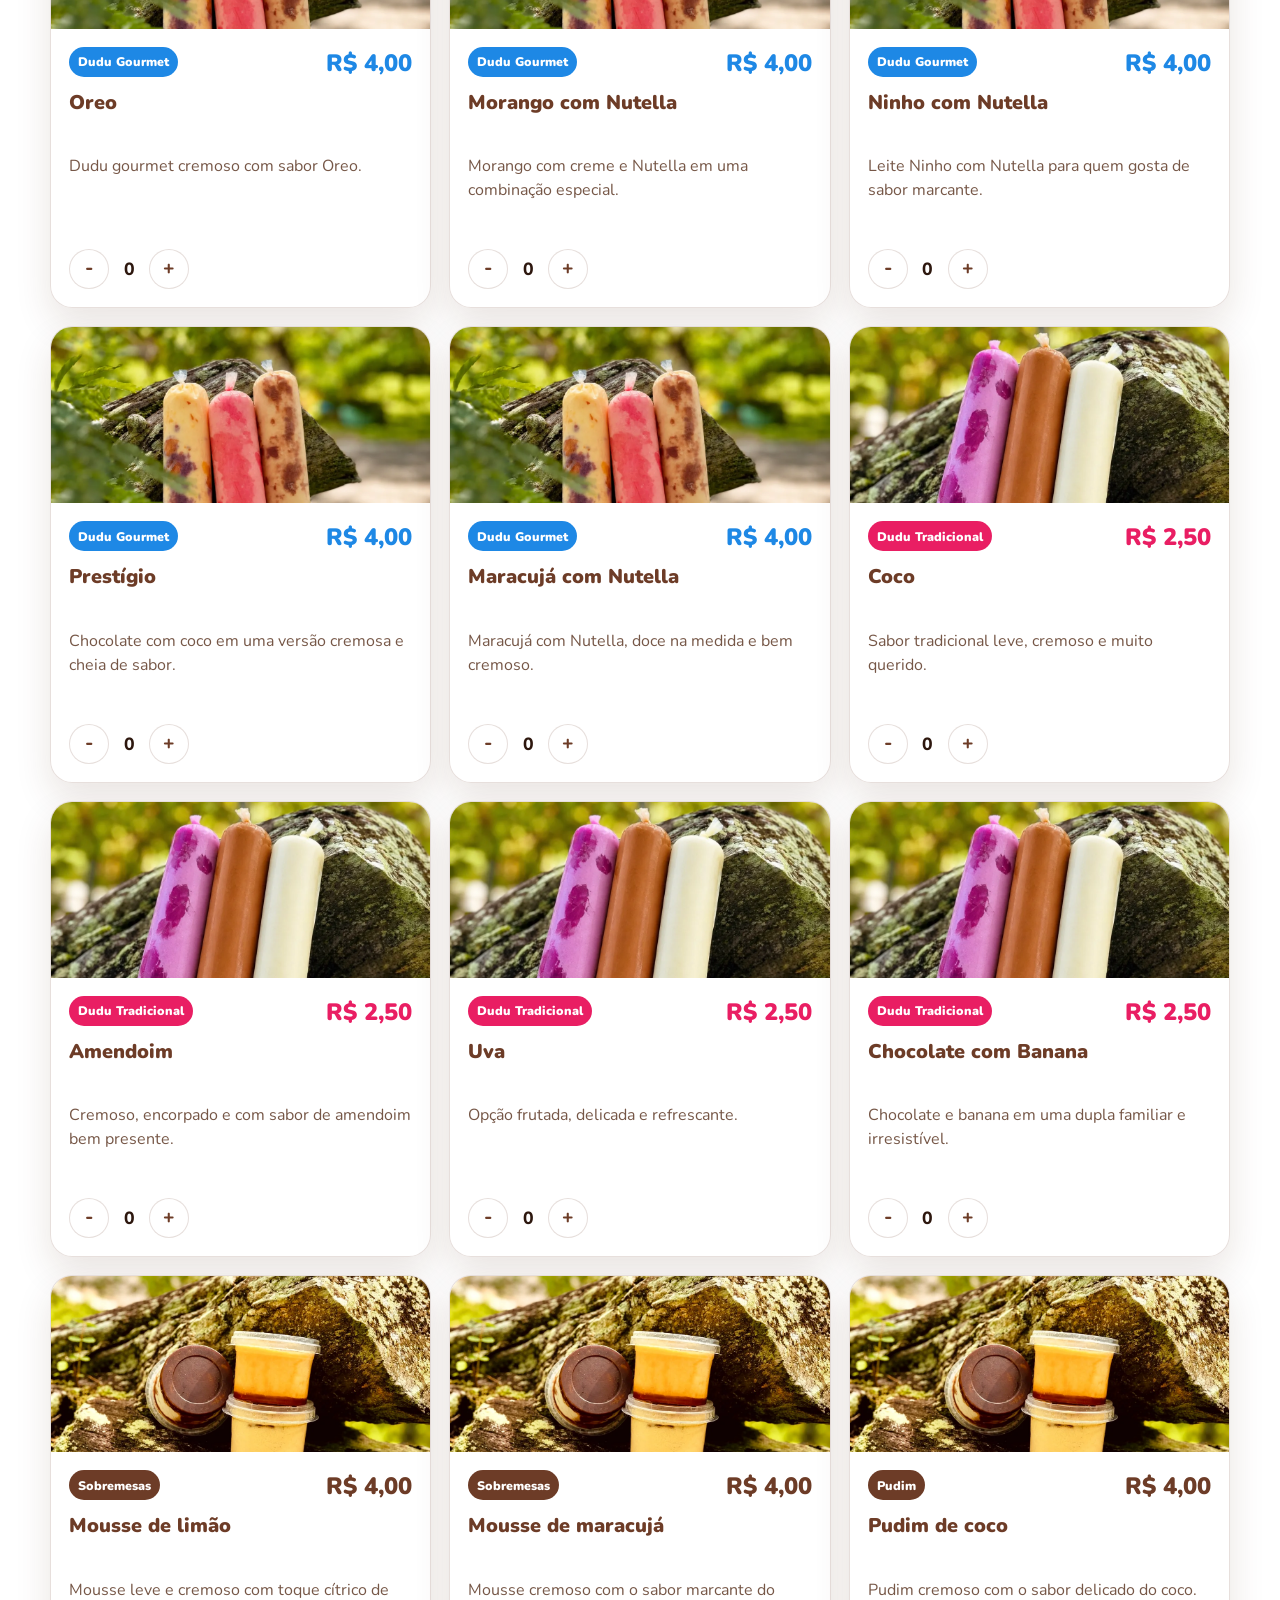
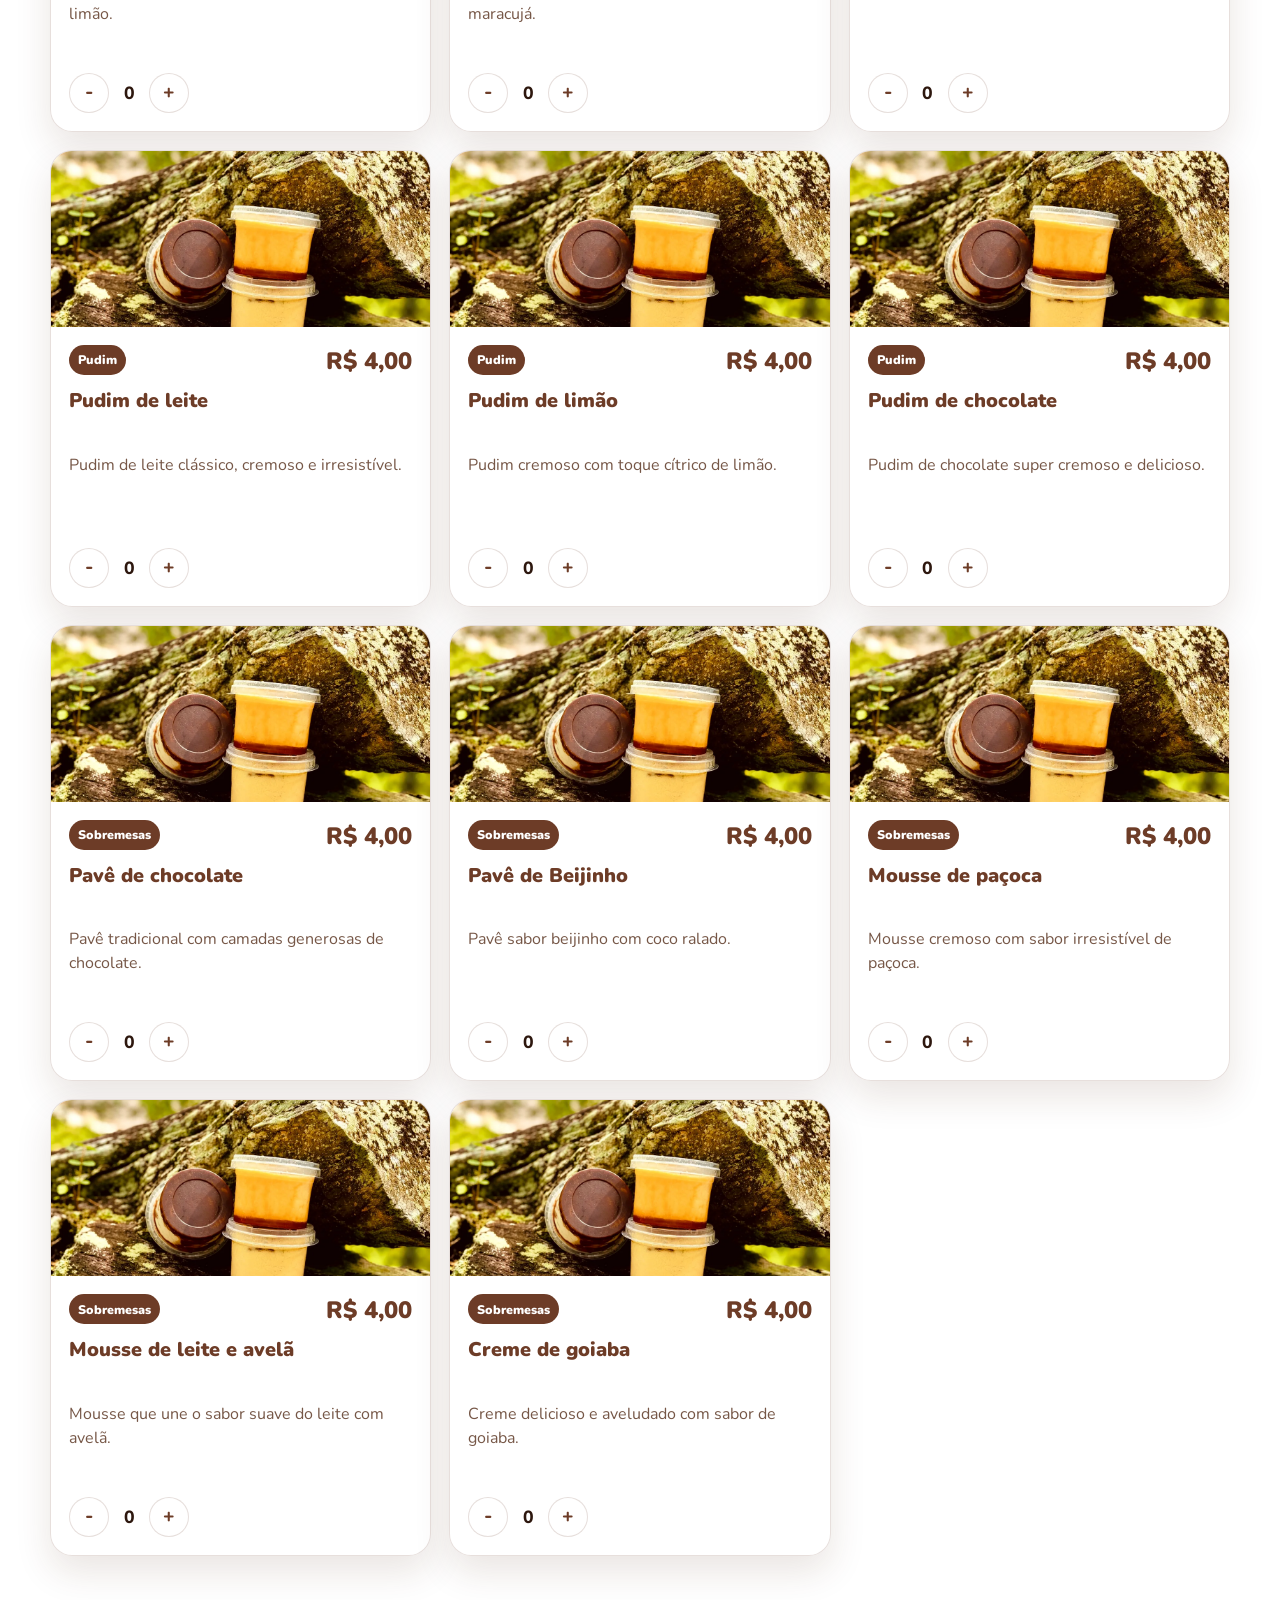
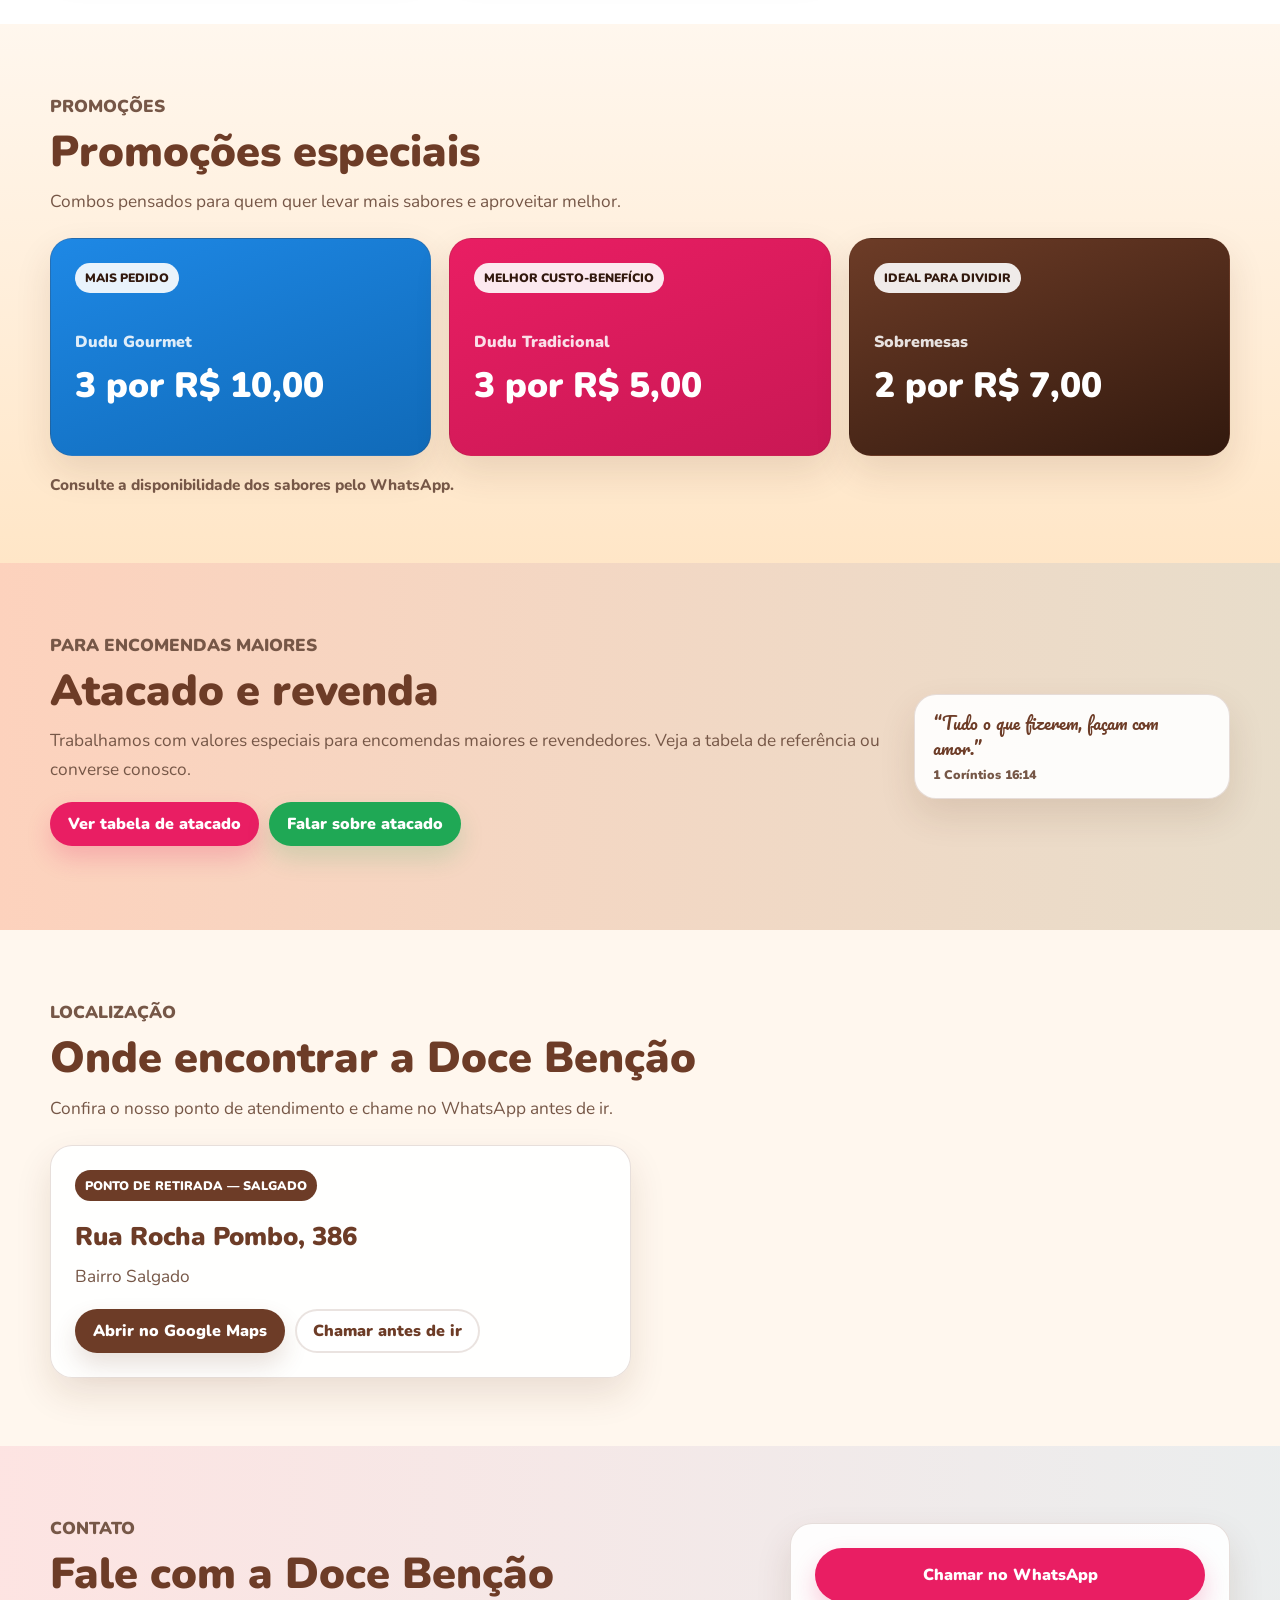
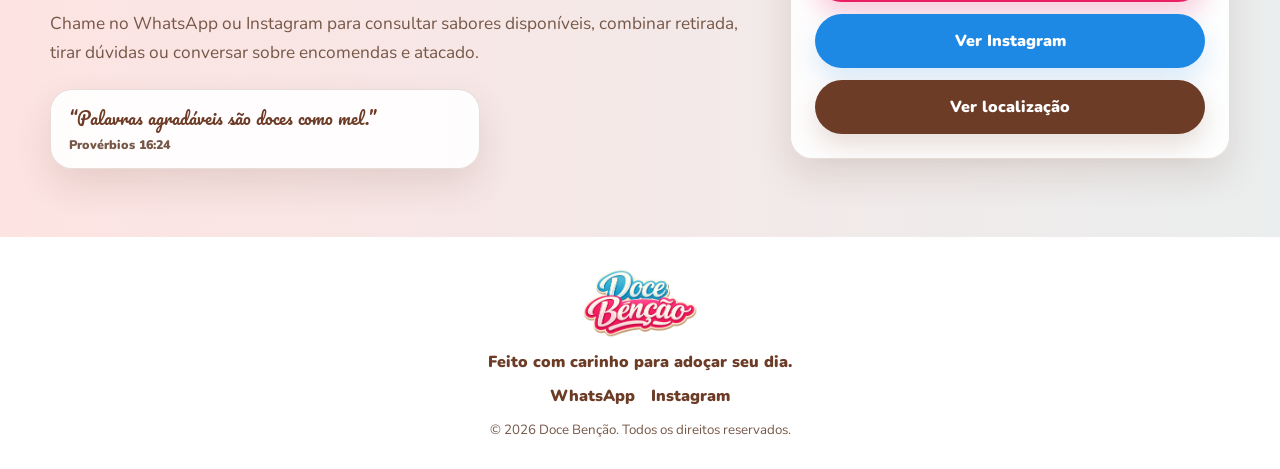
==== commit 37ed2a3a: "Add files via upload" ====
--- a/index.html
+++ b/index.html
@@ -133,7 +133,9 @@
             <button class="tab is-active" type="button" data-category="Todos">Todos</button>
             <button class="tab" type="button" data-category="Dudu Gourmet">Dudu Gourmet</button>
             <button class="tab" type="button" data-category="Dudu Tradicional">Dudu Tradicional</button>
+            <button class="tab" type="button" data-category="Pudim">Pudim</button>
             <button class="tab" type="button" data-category="Sobremesas">Sobremesas</button>
+            <a class="tab" href="tabela-nutricional.html" target="_blank" style="margin-left: auto; background: var(--blue); color: var(--white); border-color: var(--blue);">📊 Tabela Nutricional</a>
           </div>
           <div class="product-grid" id="productGrid" aria-live="polite"></div>
         </div>
--- a/css/styles.css
+++ b/css/styles.css
@@ -798,8 +798,8 @@
   display: flex;
   align-items: center;
   justify-content: center;
-  width: 32px;
-  height: 32px;
+  width: 40px;
+  height: 40px;
   border: 1px solid var(--line);
   border-radius: 50%;
   background: var(--white);
